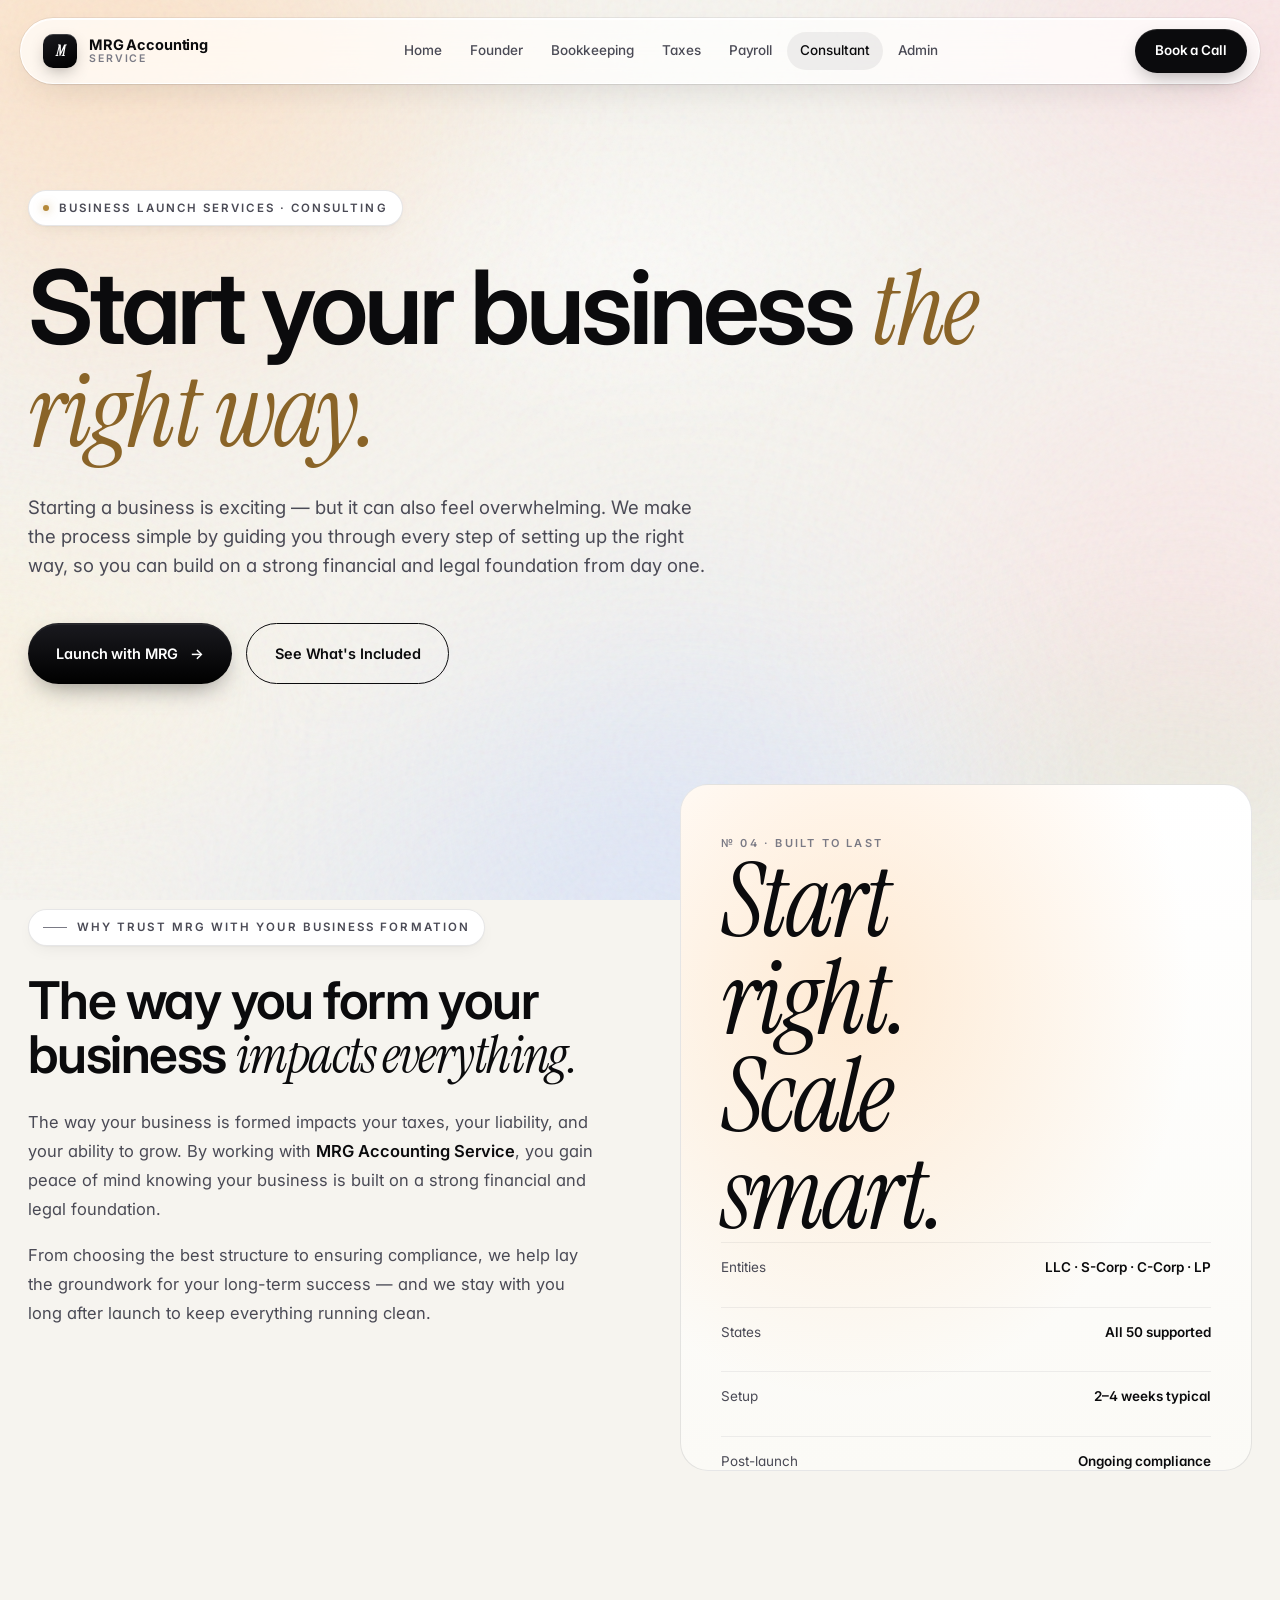
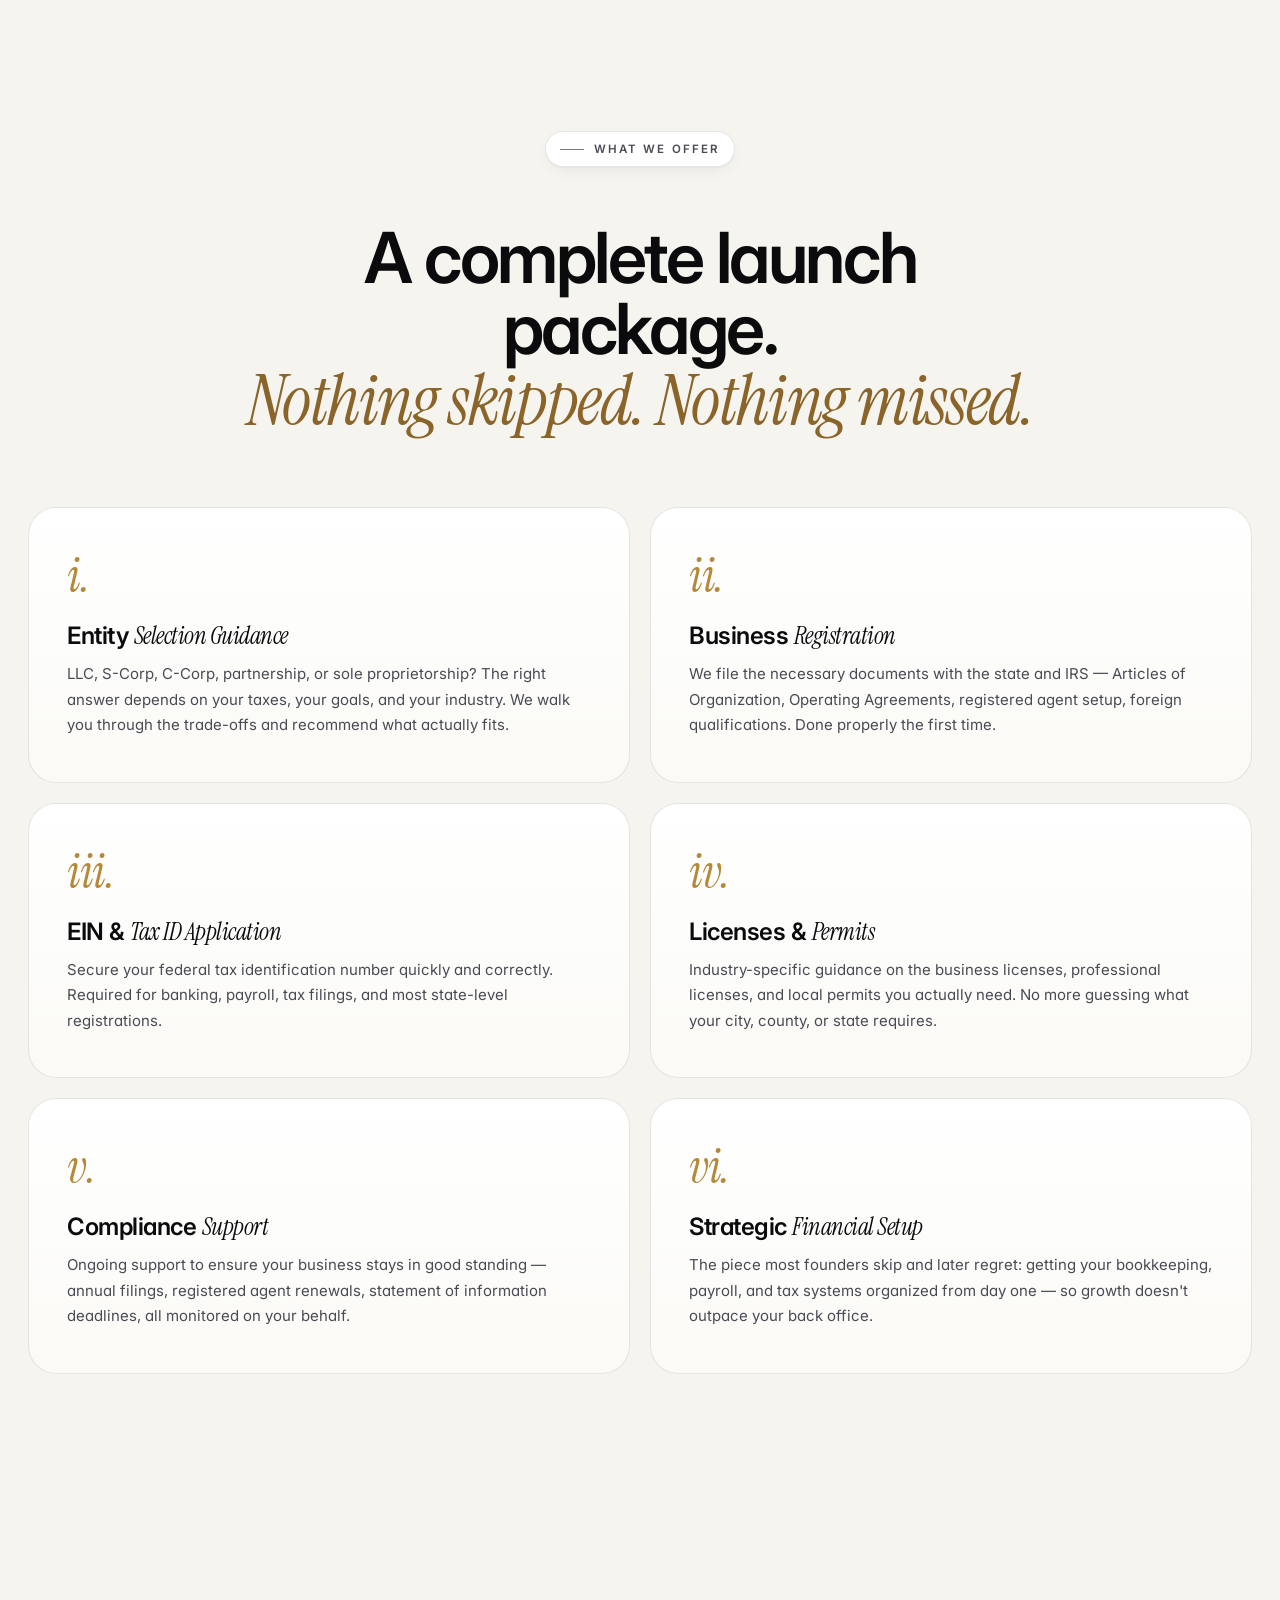
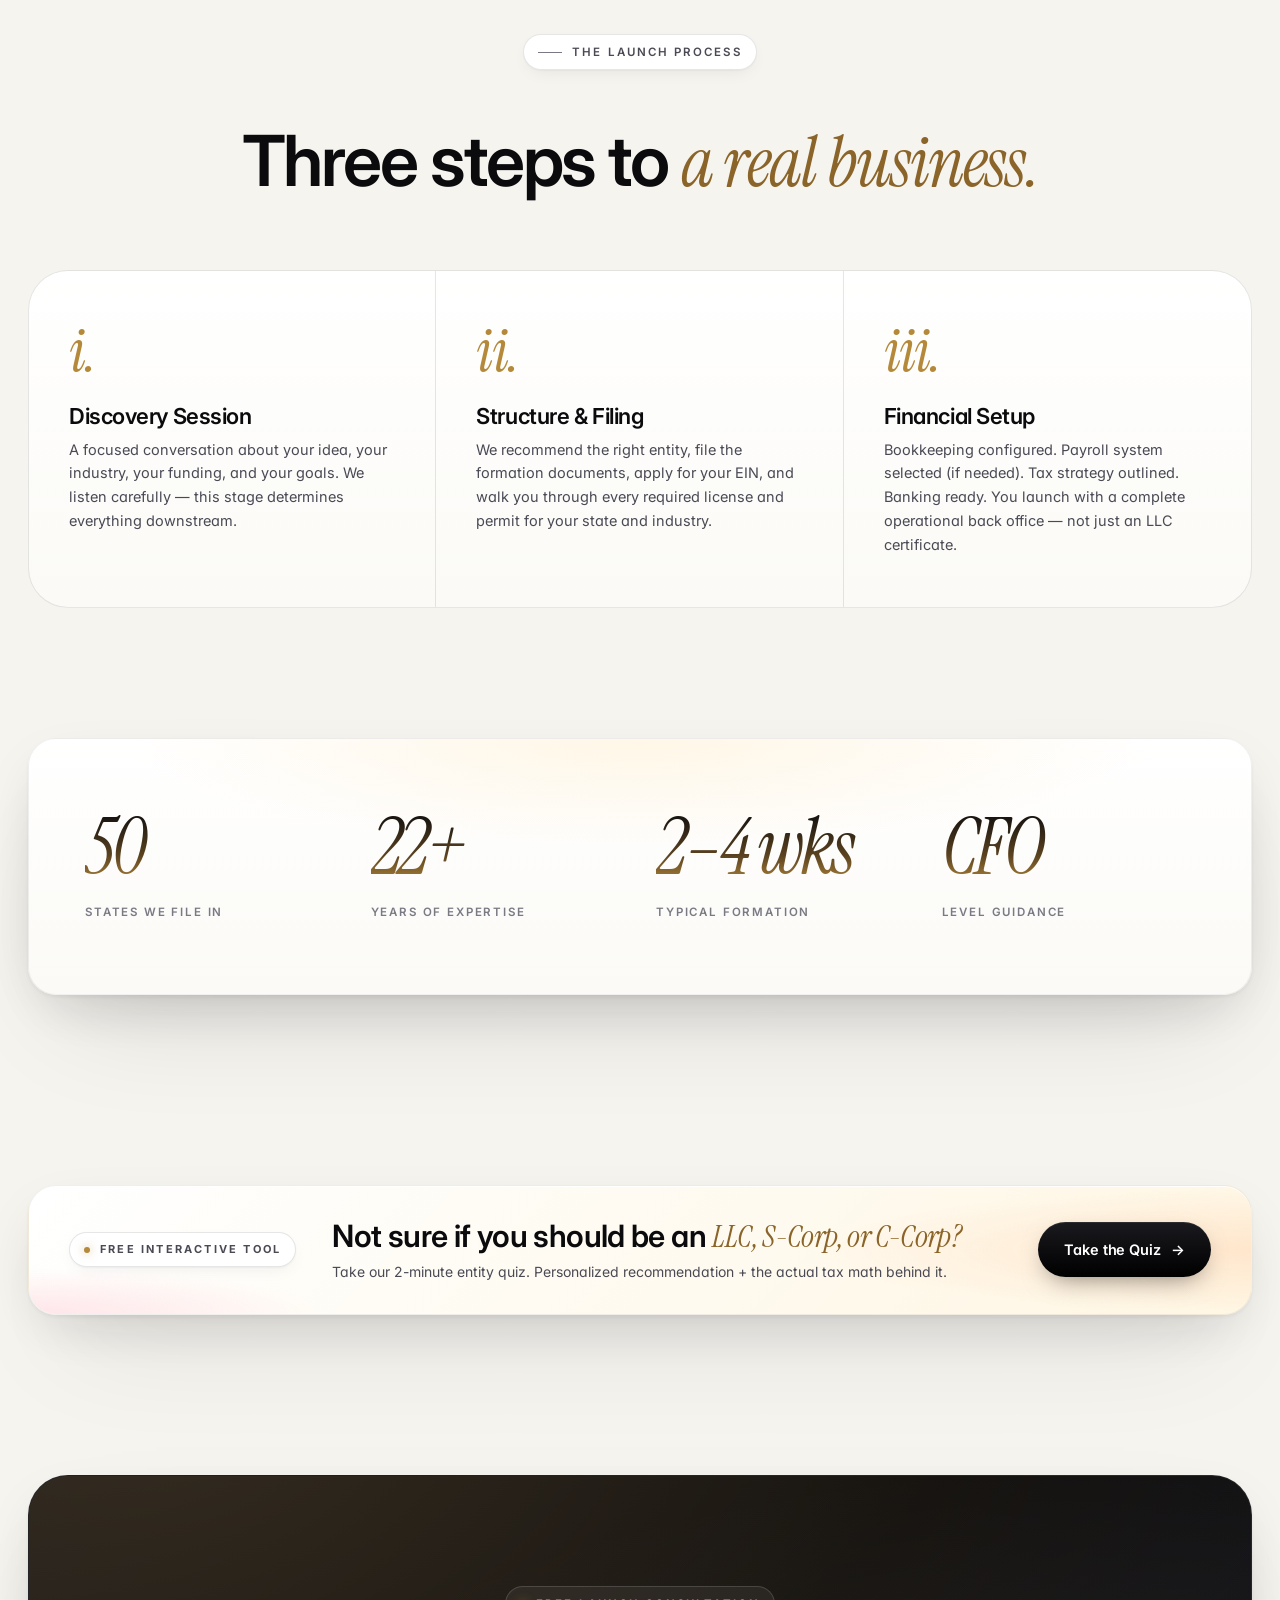
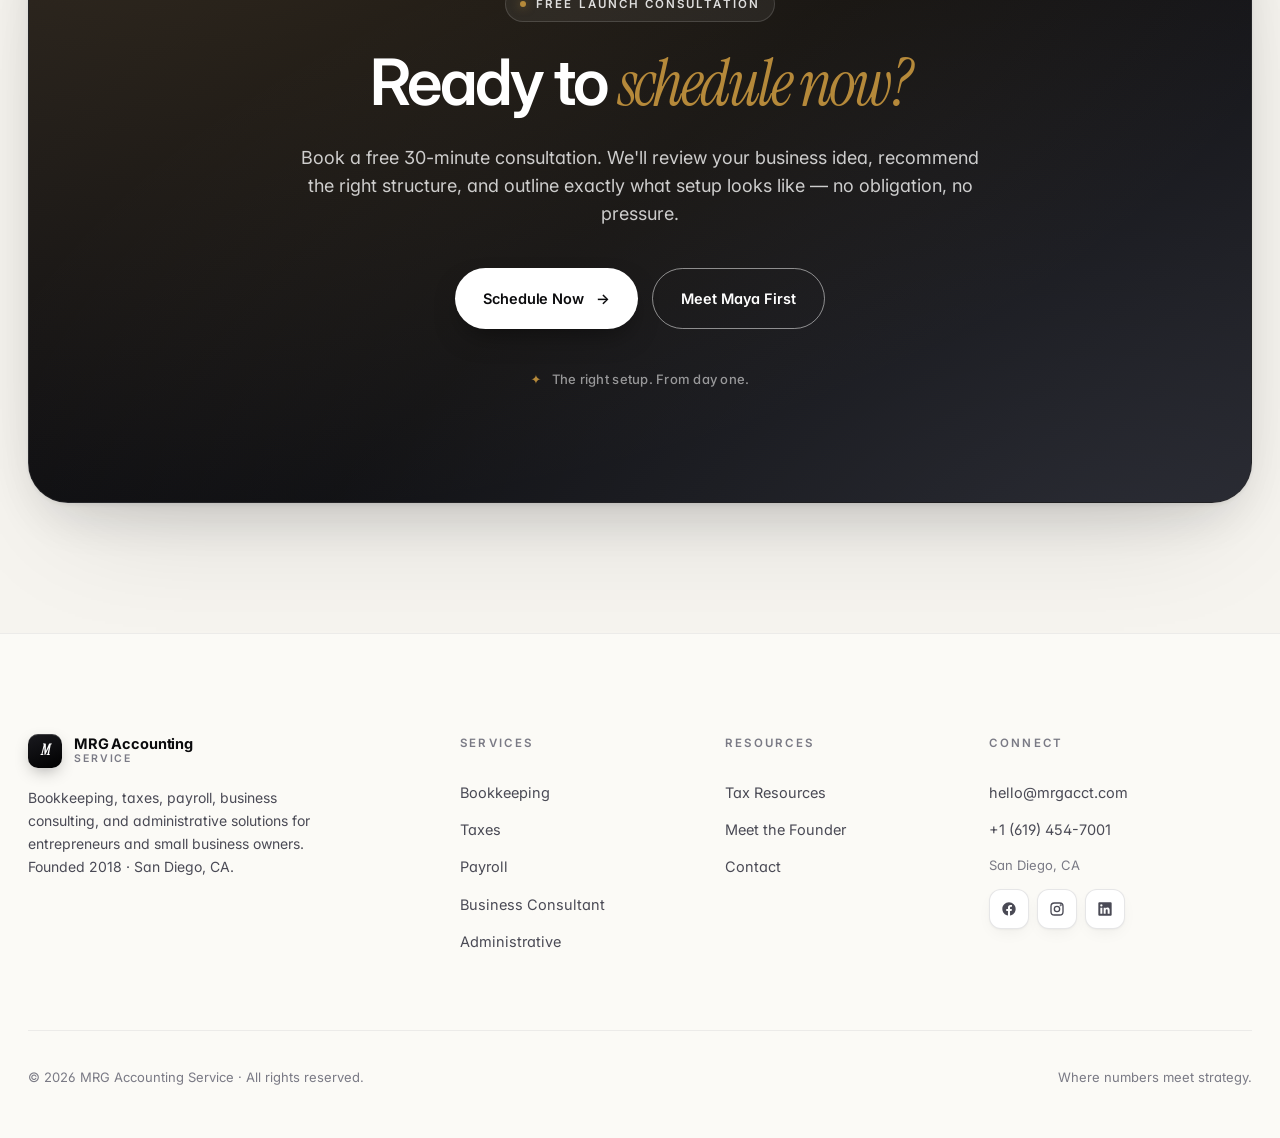
==== business-consultant.html @ a6ccb5bd "Initial commit — MRG Accounting Service website - 9 pages: home, founder, bookkeeping, taxes, resour" ====
<!DOCTYPE html>
<html lang="en">
<head>
<meta charset="UTF-8" />
<meta name="viewport" content="width=device-width, initial-scale=1.0" />
<title>Business Consultant &amp; Launch Services | MRG Accounting Service</title>
<meta name="description" content="Business launch services — entity selection, business registration, EIN/Tax ID, licenses, permits, compliance, and strategic financial setup. Built for founders who want to start the right way." />
<link rel="preconnect" href="https://fonts.googleapis.com">
<link rel="preconnect" href="https://fonts.gstatic.com" crossorigin>
<link href="https://fonts.googleapis.com/css2?family=Inter:wght@400;500;600;700;800;900&family=Instrument+Serif:ital@0;1&display=swap" rel="stylesheet">
<link rel="stylesheet" href="styles.css">
<style>
  .lead-block{display:grid;grid-template-columns:1fr 1fr;gap:80px;align-items:center}
  @media (max-width:900px){.lead-block{grid-template-columns:1fr;gap:50px}}
  .lead-block h2{font-size:clamp(34px,4.8vw,52px);font-weight:600;letter-spacing:-.03em;line-height:1.05;margin-bottom:24px}
  .lead-block h2 em{font-family:'Instrument Serif',serif;font-style:italic;font-weight:400}
  .lead-block p{color:var(--text-2);font-size:16.5px;line-height:1.75;margin-bottom:18px}
  .lead-block .firm{color:var(--ink);font-weight:600}

  .editorial-visual{aspect-ratio:5/6;border-radius:var(--radius-lg);background:linear-gradient(180deg,#ffffff,#fbfaf6);border:1px solid var(--line-strong);position:relative;overflow:hidden;padding:50px 40px;display:flex;flex-direction:column;justify-content:space-between}
  .editorial-visual::before{content:"";position:absolute;inset:0;background:radial-gradient(ellipse at 30% 30%,rgba(255,209,160,.45),transparent 60%)}
  .ev-stamp{font-size:11px;letter-spacing:.2em;text-transform:uppercase;color:var(--text-3);font-weight:600;position:relative;z-index:1}
  .ev-big{font-family:'Instrument Serif',serif;font-style:italic;font-weight:400;font-size:clamp(62px,8vw,108px);line-height:.95;letter-spacing:-.035em;color:var(--ink);position:relative;z-index:1}
  .ev-meta{position:relative;z-index:1;display:flex;flex-direction:column;gap:14px}
  .ev-row{display:flex;justify-content:space-between;padding:14px 0;border-top:1px solid var(--line);font-size:13.5px;color:var(--text-2)}
  .ev-row strong{color:var(--ink);font-weight:600}

  /* Services large editorial */
  .launch-grid{display:grid;grid-template-columns:repeat(2,1fr);gap:20px}
  @media (max-width:780px){.launch-grid{grid-template-columns:1fr}}
  .launch-card{
    padding:44px 38px;border-radius:var(--radius-lg);
    background:linear-gradient(180deg,#ffffff,#fbfaf6);
    border:1px solid var(--line-strong);transition:all .4s ease;
    position:relative;overflow:hidden;
  }
  .launch-card:hover{transform:translateY(-5px);border-color:var(--line-bright);background:linear-gradient(180deg,#ffffff,#fbf8f0)}
  .launch-num{font-family:'Instrument Serif',serif;font-style:italic;color:var(--accent);font-size:48px;line-height:1;letter-spacing:-.03em;margin-bottom:24px;display:block;font-weight:400}
  .launch-card h3{font-size:24px;margin-bottom:12px;letter-spacing:-.02em;font-weight:600}
  .launch-card h3 em{font-family:'Instrument Serif',serif;font-style:italic;font-weight:400}
  .launch-card p{color:var(--text-2);font-size:15px;line-height:1.7}

  /* Process */
  .process-line{display:grid;grid-template-columns:repeat(3,1fr);gap:0;position:relative;border-radius:var(--radius-xl);overflow:hidden;background:linear-gradient(180deg,#ffffff,#fbfaf6);border:1px solid var(--line-strong)}
  @media (max-width:900px){.process-line{grid-template-columns:1fr}}
  .process-line .pstep{padding:50px 40px;border-right:1px solid var(--line-strong);position:relative;transition:background .35s ease}
  @media (max-width:900px){.process-line .pstep{border-right:none;border-bottom:1px solid var(--line-strong)}}
  .process-line .pstep:last-child{border-right:none;border-bottom:none}
  .process-line .pstep:hover{background:rgba(255,255,255,.55)}
  .process-line .pnum{font-family:'Instrument Serif',serif;font-style:italic;font-size:60px;color:var(--accent);line-height:1;letter-spacing:-.03em;margin-bottom:24px;display:block}
  .process-line h3{font-size:22px;margin-bottom:10px;letter-spacing:-.02em;font-weight:600}
  .process-line p{font-size:14.5px;color:var(--text-2);line-height:1.65}
</style>
</head>
<body>

<div class="ambient"><div class="glow glow-1"></div><div class="glow glow-2"></div><div class="glow glow-3"></div></div>

<nav class="nav" id="nav">
  <a href="index.html" class="brand"><div class="brand-mark">M</div><div class="brand-name"><strong>MRG Accounting</strong><small>Service</small></div></a>
  <div class="nav-links">
    <a href="index.html">Home</a>
    <a href="founder.html">Founder</a>
    <a href="bookkeeping.html">Bookkeeping</a>
    <a href="taxes.html">Taxes</a>
    <a href="payroll.html">Payroll</a>
    <a href="business-consultant.html" class="active">Consultant</a>
    <a href="administrative.html">Admin</a>
  </div>
  <a href="contact.html" class="nav-cta">Book a Call</a>
  <button class="menu-btn" id="menuBtn" aria-label="Menu"><span></span></button>
</nav>

<div class="drawer" id="drawer">
  <button class="drawer-close" id="drawerClose" aria-label="Close">✕</button>
  <a href="index.html">Home</a><a href="founder.html">Meet the Founder</a><a href="bookkeeping.html">Bookkeeping</a><a href="taxes.html">Taxes</a><a href="resources-taxes.html">Resources Taxes</a><a href="payroll.html">Payroll</a><a href="business-consultant.html">Business Consultant</a><a href="administrative.html">Administrative</a><a href="contact.html">Contact Us</a>
</div>

<!-- HERO -->
<section class="page-hero">
  <div class="wrap reveal">
    <span class="eyebrow"><span class="dot"></span>Business Launch Services · Consulting</span>
    <h1>Start your business <em>the right way.</em></h1>
    <p class="lede">Starting a business is exciting — but it can also feel overwhelming. We make the process simple by guiding you through every step of setting up the right way, so you can build on a strong financial and legal foundation from day one.</p>
    <div class="cta-row">
      <a href="contact.html" class="btn btn-primary">Launch with MRG <span class="arrow">→</span></a>
      <a href="#services" class="btn btn-outline">See What's Included</a>
    </div>
  </div>
</section>

<!-- LEAD INTRO -->
<section style="padding-top:40px">
  <div class="wrap">
    <div class="lead-block reveal">
      <div>
        <span class="eyebrow"><span class="line"></span>Why trust MRG with your business formation</span>
        <h2 class="mt-md">The way you form your business <em>impacts everything.</em></h2>
        <p>The way your business is formed impacts your taxes, your liability, and your ability to grow. By working with <span class="firm">MRG Accounting Service</span>, you gain peace of mind knowing your business is built on a strong financial and legal foundation.</p>
        <p>From choosing the best structure to ensuring compliance, we help lay the groundwork for your long-term success — and we stay with you long after launch to keep everything running clean.</p>
      </div>
      <div class="editorial-visual">
        <div class="ev-stamp">№ 04 · Built to last</div>
        <div class="ev-big">Start<br/>right.<br/><em>Scale</em><br/>smart.</div>
        <div class="ev-meta">
          <div class="ev-row"><span>Entities</span><strong>LLC · S-Corp · C-Corp · LP</strong></div>
          <div class="ev-row"><span>States</span><strong>All 50 supported</strong></div>
          <div class="ev-row"><span>Setup</span><strong>2–4 weeks typical</strong></div>
          <div class="ev-row"><span>Post-launch</span><strong>Ongoing compliance</strong></div>
        </div>
      </div>
    </div>
  </div>
</section>

<!-- WHAT WE OFFER -->
<section id="services">
  <div class="wrap">
    <div class="section-head reveal">
      <span class="eyebrow"><span class="line"></span>What we offer</span>
      <h2 class="section-h mt-md">A complete launch package.<br/><em class="kicker">Nothing skipped. Nothing missed.</em></h2>
    </div>

    <div class="launch-grid reveal-stagger">
      <div class="launch-card">
        <span class="launch-num">i.</span>
        <h3>Entity <em>Selection Guidance</em></h3>
        <p>LLC, S-Corp, C-Corp, partnership, or sole proprietorship? The right answer depends on your taxes, your goals, and your industry. We walk you through the trade-offs and recommend what actually fits.</p>
      </div>
      <div class="launch-card">
        <span class="launch-num">ii.</span>
        <h3>Business <em>Registration</em></h3>
        <p>We file the necessary documents with the state and IRS — Articles of Organization, Operating Agreements, registered agent setup, foreign qualifications. Done properly the first time.</p>
      </div>
      <div class="launch-card">
        <span class="launch-num">iii.</span>
        <h3>EIN &amp; <em>Tax ID Application</em></h3>
        <p>Secure your federal tax identification number quickly and correctly. Required for banking, payroll, tax filings, and most state-level registrations.</p>
      </div>
      <div class="launch-card">
        <span class="launch-num">iv.</span>
        <h3>Licenses &amp; <em>Permits</em></h3>
        <p>Industry-specific guidance on the business licenses, professional licenses, and local permits you actually need. No more guessing what your city, county, or state requires.</p>
      </div>
      <div class="launch-card">
        <span class="launch-num">v.</span>
        <h3>Compliance <em>Support</em></h3>
        <p>Ongoing support to ensure your business stays in good standing — annual filings, registered agent renewals, statement of information deadlines, all monitored on your behalf.</p>
      </div>
      <div class="launch-card">
        <span class="launch-num">vi.</span>
        <h3>Strategic <em>Financial Setup</em></h3>
        <p>The piece most founders skip and later regret: getting your bookkeeping, payroll, and tax systems organized from day one — so growth doesn't outpace your back office.</p>
      </div>
    </div>
  </div>
</section>

<!-- PROCESS -->
<section>
  <div class="wrap">
    <div class="section-head reveal">
      <span class="eyebrow"><span class="line"></span>The launch process</span>
      <h2 class="section-h mt-md">Three steps to <em class="kicker">a real business.</em></h2>
    </div>

    <div class="process-line reveal">
      <div class="pstep">
        <span class="pnum">i.</span>
        <h3>Discovery Session</h3>
        <p>A focused conversation about your idea, your industry, your funding, and your goals. We listen carefully — this stage determines everything downstream.</p>
      </div>
      <div class="pstep">
        <span class="pnum">ii.</span>
        <h3>Structure &amp; Filing</h3>
        <p>We recommend the right entity, file the formation documents, apply for your EIN, and walk you through every required license and permit for your state and industry.</p>
      </div>
      <div class="pstep">
        <span class="pnum">iii.</span>
        <h3>Financial Setup</h3>
        <p>Bookkeeping configured. Payroll system selected (if needed). Tax strategy outlined. Banking ready. You launch with a complete operational back office — not just an LLC certificate.</p>
      </div>
    </div>
  </div>
</section>

<!-- STATS -->
<section style="padding-top:0">
  <div class="wrap reveal">
    <div class="stats-strip">
      <div class="stat"><span class="num">50</span><span class="lbl">States we file in</span></div>
      <div class="stat"><span class="num">22+</span><span class="lbl">Years of expertise</span></div>
      <div class="stat"><span class="num">2–4 wks</span><span class="lbl">Typical formation</span></div>
      <div class="stat"><span class="num">CFO</span><span class="lbl">Level guidance</span></div>
    </div>
  </div>
</section>

<!-- LEAD MAGNET STRIP -->
<section class="lead-magnet-section">
  <div class="wrap reveal">
    <a href="entity-quiz.html" class="lm-strip">
      <div class="lm-eyebrow"><span class="dot"></span>Free Interactive Tool</div>
      <div>
        <div class="lm-h">Not sure if you should be an <em>LLC, S-Corp, or C-Corp?</em></div>
        <div class="lm-sub">Take our 2-minute entity quiz. Personalized recommendation + the actual tax math behind it.</div>
      </div>
      <div class="lm-cta">Take the Quiz <span class="arrow">→</span></div>
    </a>
  </div>
</section>

<!-- BOFU -->
<section>
  <div class="wrap reveal">
    <div class="bofu">
      <div class="bofu-inner">
        <span class="eyebrow"><span class="dot"></span>Free launch consultation</span>
        <h2>Ready to <em>schedule now?</em></h2>
        <p class="lede">Book a free 30-minute consultation. We'll review your business idea, recommend the right structure, and outline exactly what setup looks like — no obligation, no pressure.</p>
        <div class="bofu-cta">
          <a href="contact.html" class="btn btn-primary">Schedule Now <span class="arrow">→</span></a>
          <a href="founder.html" class="btn btn-outline">Meet Maya First</a>
        </div>
        <div class="bofu-line"><span class="ico">✦</span>The right setup. From day one.</div>
      </div>
    </div>
  </div>
</section>

<!-- FOOTER -->
<footer>
  <div class="wrap">
    <div class="foot-grid">
      <div class="foot-brand"><div class="brand" style="font-size:17px"><div class="brand-mark">M</div><div class="brand-name"><strong>MRG Accounting</strong><small>Service</small></div></div><p>Bookkeeping, taxes, payroll, business consulting, and administrative solutions for entrepreneurs and small business owners. Founded 2018 · San Diego, CA.</p></div>
      <div class="foot-col"><h5>Services</h5><a href="bookkeeping.html">Bookkeeping</a><a href="taxes.html">Taxes</a><a href="payroll.html">Payroll</a><a href="business-consultant.html">Business Consultant</a><a href="administrative.html">Administrative</a></div>
      <div class="foot-col"><h5>Resources</h5><a href="resources-taxes.html">Tax Resources</a><a href="founder.html">Meet the Founder</a><a href="contact.html">Contact</a></div>
      <div class="foot-col"><h5>Connect</h5>
        <a href="mailto:hello@mrgacct.com" style="padding:7px 0;display:block">hello@mrgacct.com</a>
        <a href="tel:+16194547001" style="padding:7px 0;display:block">+1 (619) 454-7001</a>
        <div style="font-size:13px;color:var(--text-3);padding:7px 0">San Diego, CA</div>
        <div class="socials">
          <a href="https://www.facebook.com/mayagraves" target="_blank" aria-label="Facebook"><svg width="16" height="16" viewBox="0 0 24 24" fill="currentColor"><path d="M22 12c0-5.523-4.477-10-10-10S2 6.477 2 12c0 4.991 3.657 9.128 8.438 9.878v-6.987h-2.54V12h2.54V9.797c0-2.506 1.492-3.89 3.777-3.89 1.093 0 2.238.195 2.238.195v2.46h-1.26c-1.243 0-1.63.771-1.63 1.563V12h2.773l-.443 2.89h-2.33v6.988C18.343 21.128 22 16.991 22 12z"/></svg></a>
          <a href="https://www.instagram.com/mrgacct143" target="_blank" aria-label="Instagram"><svg width="16" height="16" viewBox="0 0 24 24" fill="none" stroke="currentColor" stroke-width="2"><rect x="3" y="3" width="18" height="18" rx="5"/><circle cx="12" cy="12" r="4"/><circle cx="17.5" cy="6.5" r=".5" fill="currentColor"/></svg></a>
          <a href="https://www.linkedin.com/mayagraves" target="_blank" aria-label="LinkedIn"><svg width="16" height="16" viewBox="0 0 24 24" fill="currentColor"><path d="M20.5 2h-17A1.5 1.5 0 0 0 2 3.5v17A1.5 1.5 0 0 0 3.5 22h17a1.5 1.5 0 0 0 1.5-1.5v-17A1.5 1.5 0 0 0 20.5 2zM8 19H5v-9h3zM6.5 8.25A1.75 1.75 0 1 1 8.3 6.5a1.78 1.78 0 0 1-1.8 1.75zM19 19h-3v-4.74c0-1.42-.6-1.93-1.38-1.93A1.74 1.74 0 0 0 13 14.19a.66.66 0 0 0 0 .14V19h-3v-9h2.9v1.3a3.11 3.11 0 0 1 2.7-1.4c1.55 0 3.36.86 3.36 3.66z"/></svg></a>
        </div>
      </div>
    </div>
    <div class="foot-bottom"><div>© 2026 MRG Accounting Service · All rights reserved.</div><div>Where numbers meet strategy.</div></div>
  </div>
</footer>

<script>
const nav=document.getElementById('nav');window.addEventListener('scroll',()=>{if(window.scrollY>20)nav.classList.add('scrolled');else nav.classList.remove('scrolled')});
const drawer=document.getElementById('drawer');document.getElementById('menuBtn').addEventListener('click',()=>drawer.classList.add('open'));document.getElementById('drawerClose').addEventListener('click',()=>drawer.classList.remove('open'));drawer.querySelectorAll('a').forEach(a=>a.addEventListener('click',()=>drawer.classList.remove('open')));
const io=new IntersectionObserver((entries)=>{entries.forEach(e=>{if(e.isIntersecting){e.target.classList.add('in');io.unobserve(e.target)}})},{threshold:0.12,rootMargin:'0px 0px -60px 0px'});
document.querySelectorAll('.reveal, .reveal-stagger').forEach(el=>io.observe(el));
</script>
</body>
</html>
---- styles.css ----
/* ============================================================
   MRG ACCOUNTING — LIGHT LUXURY DESIGN SYSTEM
   Ivory · Spotlight · 3D Cards · Editorial · High-end Webflow
   ============================================================ */
:root{
  /* Light palette */
  --bg: #f6f4ef;
  --bg-2: #efece4;
  --paper: #ffffff;
  --paper-2: #fbfaf6;
  --paper-3: #f1ede4;
  --ink: #0b0b0d;
  --ink-2: #1a1a1f;
  --text: #15151a;
  --text-2: #4a4a55;
  --text-3: #7a7a85;
  --text-4: #a7a7b2;

  /* White-on-white borders */
  --line: rgba(15,15,20,0.06);
  --line-strong: rgba(15,15,20,0.10);
  --line-bright: rgba(15,15,20,0.18);
  --hairline-white: rgba(255,255,255,0.95);

  /* Accent — refined champagne gold */
  --accent: #b5893a;
  --accent-2: #8a6428;
  --accent-soft: rgba(181, 137, 58, 0.10);

  /* Spotlight palette */
  --spot-peach: #ffd9b8;
  --spot-rose:  #ffd1d9;
  --spot-blue:  #c8d8ff;
  --spot-sage:  #d4e7d2;
  --spot-cream: #fff1d6;

  /* Dark accent surface (for BOFU / contrast blocks) */
  --black: #0b0b0d;
  --black-2: #15151a;

  --white: #ffffff;
  --cream: #f5f1ea;

  --radius: 18px;
  --radius-lg: 28px;
  --radius-xl: 40px;

  /* Layered 3D shadows for white cards */
  --shadow-soft: 0 1px 2px rgba(15,15,20,.04), 0 6px 18px -6px rgba(15,15,20,.08);
  --shadow-1: 0 1px 2px rgba(15,15,20,.05), 0 14px 36px -12px rgba(15,15,20,.12), 0 30px 70px -30px rgba(15,15,20,.10);
  --shadow-2: 0 2px 4px rgba(15,15,20,.06), 0 22px 60px -18px rgba(15,15,20,.18), 0 50px 120px -40px rgba(15,15,20,.14);
  --shadow-glow: 0 0 80px -20px rgba(181,137,58,.18);
  --inset-hi: inset 0 1px 0 rgba(255,255,255,.9);
}

*{box-sizing:border-box;margin:0;padding:0}
html{scroll-behavior:smooth}
body{
  font-family:'Inter',system-ui,-apple-system,sans-serif;
  background:var(--bg);
  color:var(--text);
  line-height:1.6;
  overflow-x:hidden;
  -webkit-font-smoothing:antialiased;
  text-rendering:optimizeLegibility;
  font-feature-settings: "ss01", "cv11";
}
img{max-width:100%;display:block}
a{color:inherit;text-decoration:none}
button{font-family:inherit;cursor:pointer;border:none;background:none;color:inherit}

/* Subtle paper grain */
body::before{
  content:"";position:fixed;inset:0;z-index:1;pointer-events:none;opacity:.06;
  background-image:url("data:image/svg+xml,%3Csvg viewBox='0 0 200 200' xmlns='http://www.w3.org/2000/svg'%3E%3Cfilter id='n'%3E%3CfeTurbulence type='fractalNoise' baseFrequency='0.85' numOctaves='2'/%3E%3C/filter%3E%3Crect width='100%25' height='100%25' filter='url(%23n)'/%3E%3C/svg%3E");
  mix-blend-mode:multiply;
}

/* ============================================================
   AMBIENT — gradient mesh + spotlights
   ============================================================ */
.ambient{position:fixed;inset:0;z-index:0;pointer-events:none;overflow:hidden}
.ambient::before{
  content:"";position:absolute;inset:-10%;
  background:
    radial-gradient(60% 50% at 12% 8%, var(--spot-peach) 0%, transparent 60%),
    radial-gradient(50% 45% at 92% 12%, var(--spot-rose) 0%, transparent 60%),
    radial-gradient(60% 55% at 50% 100%, var(--spot-blue) 0%, transparent 60%),
    radial-gradient(40% 35% at 85% 80%, var(--spot-sage) 0%, transparent 55%),
    radial-gradient(35% 30% at 8% 70%, var(--spot-cream) 0%, transparent 60%);
  opacity:.45;
  filter:blur(60px) saturate(120%);
}
.ambient::after{
  /* Soft moving spotlight */
  content:"";position:absolute;inset:0;
  background:radial-gradient(35% 28% at var(--sx,50%) var(--sy,30%), rgba(255,255,255,.9), transparent 70%);
  mix-blend-mode:screen;opacity:.55;
  transition:background .6s ease;
}
.glow{position:absolute;border-radius:50%;filter:blur(120px);opacity:.35;animation:driftSlow 24s ease-in-out infinite}
.glow-1{width:520px;height:520px;top:-160px;left:-120px;background:var(--spot-peach)}
.glow-2{width:480px;height:480px;top:40%;right:-160px;background:var(--spot-rose);animation-delay:-8s;opacity:.30}
.glow-3{width:420px;height:420px;bottom:-120px;left:38%;background:var(--spot-blue);animation-delay:-16s;opacity:.28}
@keyframes driftSlow{
  0%,100%{transform:translate(0,0) scale(1)}
  50%{transform:translate(36px,-28px) scale(1.08)}
}

.wrap{max-width:1280px;margin:0 auto;padding:0 28px;position:relative;z-index:2}
.wrap-narrow{max-width:900px;margin:0 auto;padding:0 28px;position:relative;z-index:2}

/* ============================================================
   NAVIGATION — glass floating bar (light)
   ============================================================ */
.nav{
  position:fixed;top:18px;left:50%;transform:translateX(-50%);
  z-index:50;width:calc(100% - 32px);max-width:1240px;
  background:rgba(255,255,255,.72);
  backdrop-filter:blur(28px) saturate(160%);
  -webkit-backdrop-filter:blur(28px) saturate(160%);
  border:1px solid var(--hairline-white);
  outline:1px solid var(--line);
  border-radius:999px;
  padding:10px 12px 10px 22px;
  display:flex;align-items:center;justify-content:space-between;gap:16px;
  box-shadow:var(--shadow-1), var(--inset-hi);
  transition:all .35s ease;
}
.nav.scrolled{background:rgba(255,255,255,.92);box-shadow:var(--shadow-2), var(--inset-hi)}
.brand{display:flex;align-items:center;gap:12px;font-weight:700;letter-spacing:-.015em;font-size:15.5px;color:var(--ink)}
.brand-mark{
  width:34px;height:34px;border-radius:10px;
  background:linear-gradient(160deg, #1a1a1f 0%, #000 100%);
  display:flex;align-items:center;justify-content:center;
  font-weight:900;font-size:14px;color:#fff;
  font-family:'Instrument Serif',serif;font-style:italic;
  letter-spacing:-.04em;
  box-shadow:0 6px 18px -6px rgba(0,0,0,.45), inset 0 1px 0 rgba(255,255,255,.18);
}
.brand-name{display:flex;flex-direction:column;line-height:1.1}
.brand-name strong{font-weight:700;font-size:14.5px;letter-spacing:-.01em;color:var(--ink)}
.brand-name small{font-size:10.5px;color:var(--text-3);letter-spacing:.18em;text-transform:uppercase;font-weight:600;margin-top:1px}
.nav-links{display:flex;gap:2px;align-items:center}
.nav-links a{
  font-size:13.5px;color:var(--text-2);font-weight:500;
  padding:8px 13px;border-radius:999px;transition:all .2s ease;
  position:relative;letter-spacing:-.005em;
}
.nav-links a:hover{color:var(--ink);background:rgba(15,15,20,.05)}
.nav-links a.active{color:var(--ink);background:rgba(15,15,20,.06)}
.nav-cta{
  background:var(--ink);color:#fff;font-weight:600;
  padding:11px 20px;border-radius:999px;font-size:13.5px;
  transition:all .25s ease;letter-spacing:-.005em;
  box-shadow:0 8px 20px -6px rgba(0,0,0,.35), inset 0 1px 0 rgba(255,255,255,.12);
}
.nav-cta:hover{transform:translateY(-2px);box-shadow:0 14px 30px -6px rgba(0,0,0,.45), inset 0 1px 0 rgba(255,255,255,.14)}
.menu-btn{display:none;width:40px;height:40px;border-radius:50%;background:#fff;align-items:center;justify-content:center;border:1px solid var(--line-strong);box-shadow:var(--shadow-soft)}
.menu-btn span{display:block;width:16px;height:1.5px;background:var(--ink);position:relative}
.menu-btn span::before,.menu-btn span::after{content:"";position:absolute;left:0;width:16px;height:1.5px;background:var(--ink)}
.menu-btn span::before{top:-5px}.menu-btn span::after{top:5px}
@media (max-width:1100px){.nav-links{display:none}.menu-btn{display:flex}}

/* Drawer */
.drawer{
  position:fixed;inset:0;z-index:60;
  background:rgba(255,255,255,.97);backdrop-filter:blur(30px);
  display:none;flex-direction:column;padding:90px 36px 40px;gap:4px;
}
.drawer.open{display:flex}
.drawer a{
  font-family:'Instrument Serif',serif;font-style:italic;
  font-size:32px;font-weight:400;letter-spacing:-.015em;color:var(--ink);
  padding:14px 0;border-bottom:1px solid var(--line);
  transition:padding-left .2s ease, color .2s ease;
}
.drawer a:hover{padding-left:8px;color:var(--accent)}
.drawer-close{position:absolute;top:24px;right:24px;width:44px;height:44px;border-radius:50%;background:#fff;border:1px solid var(--line-strong);display:flex;align-items:center;justify-content:center;font-size:22px;color:var(--ink);box-shadow:var(--shadow-soft)}

/* ============================================================
   TYPOGRAPHY — Editorial luxury (dark on light)
   ============================================================ */
h1,h2,h3,h4{font-weight:700;letter-spacing:-.025em;line-height:1.04;color:var(--ink)}
.serif{font-family:'Instrument Serif',serif;font-style:italic;font-weight:400;letter-spacing:-.015em}

.eyebrow{
  display:inline-flex;align-items:center;gap:10px;
  font-size:11.5px;font-weight:600;letter-spacing:.18em;text-transform:uppercase;
  padding:8px 14px;border-radius:999px;
  background:#fff;
  border:1px solid var(--line-strong);
  color:var(--text-2);
  box-shadow:var(--shadow-soft), var(--inset-hi);
}
.eyebrow .dot{width:6px;height:6px;border-radius:50%;background:var(--accent);box-shadow:0 0 10px rgba(181,137,58,.6)}
.eyebrow .line{display:inline-block;width:24px;height:1px;background:var(--text-3)}

h1.display{
  font-size:clamp(48px,8vw,120px);font-weight:600;line-height:.95;letter-spacing:-.045em;color:var(--ink);
}
h1.display em{font-family:'Instrument Serif',serif;font-style:italic;font-weight:400;letter-spacing:-.025em;color:var(--accent-2)}
h2.section-h{
  font-size:clamp(36px,5.5vw,72px);font-weight:600;line-height:1;letter-spacing:-.035em;color:var(--ink);
}
h2.section-h em{font-family:'Instrument Serif',serif;font-style:italic;font-weight:400;letter-spacing:-.02em;color:var(--accent-2)}
h3.card-h{font-size:22px;font-weight:600;letter-spacing:-.02em;line-height:1.15;color:var(--ink)}
.lede{font-size:clamp(17px,1.45vw,20px);color:var(--text-2);line-height:1.55;max-width:680px;font-weight:400}

.kicker{font-family:'Instrument Serif',serif;font-style:italic;color:var(--accent);font-weight:400;letter-spacing:-.015em}

/* ============================================================
   BUTTONS — 3D-soft
   ============================================================ */
.btn{
  display:inline-flex;align-items:center;gap:12px;
  padding:18px 28px;border-radius:999px;
  font-size:14.5px;font-weight:600;letter-spacing:-.005em;
  transition:all .35s cubic-bezier(.2,.8,.2,1);
  position:relative;overflow:hidden;
}
.btn-primary{
  background:linear-gradient(180deg,#1a1a1f,#000);color:#fff;
  box-shadow:0 10px 26px -10px rgba(0,0,0,.5), 0 2px 0 rgba(255,255,255,.06) inset;
}
.btn-primary:hover{transform:translateY(-3px);box-shadow:0 22px 48px -10px rgba(0,0,0,.55), 0 2px 0 rgba(255,255,255,.08) inset}
.btn-ghost{
  background:#fff;color:var(--ink);
  border:1px solid var(--line-strong);
  box-shadow:var(--shadow-soft), var(--inset-hi);
}
.btn-ghost:hover{transform:translateY(-2px);box-shadow:var(--shadow-1), var(--inset-hi);border-color:var(--line-bright)}
.btn-outline{
  background:transparent;color:var(--ink);
  border:1px solid var(--ink);
}
.btn-outline:hover{background:var(--ink);color:#fff;transform:translateY(-2px);box-shadow:0 14px 30px -10px rgba(0,0,0,.4)}
.btn .arrow{transition:transform .25s ease;display:inline-flex}
.btn:hover .arrow{transform:translateX(5px)}

/* Text link with underline */
.tlink{
  display:inline-flex;align-items:center;gap:8px;
  font-weight:600;font-size:14px;color:var(--ink);
  border-bottom:1px solid var(--line-bright);padding-bottom:6px;
  transition:all .25s ease;
}
.tlink:hover{border-color:var(--ink);color:var(--ink)}
.tlink:hover .arrow{transform:translateX(4px)}

/* ============================================================
   LAYOUT
   ============================================================ */
section{padding:130px 0;position:relative}
@media (max-width:780px){section{padding:90px 0}}

.section-head{max-width:820px;margin:0 auto 72px;text-align:center}
.section-head .eyebrow{margin-bottom:28px}
.section-head .lede{margin:28px auto 0}

.split{display:grid;grid-template-columns:1fr 1fr;gap:80px;align-items:center}
@media (max-width:900px){.split{grid-template-columns:1fr;gap:50px}}
.split-asym{display:grid;grid-template-columns:.42fr .58fr;gap:80px;align-items:center}
@media (max-width:900px){.split-asym{grid-template-columns:1fr;gap:50px}}

/* ============================================================
   PAGE HEROES
   ============================================================ */
.page-hero{padding:190px 0 60px;position:relative}
.page-hero .eyebrow{margin-bottom:32px}
.page-hero h1{font-size:clamp(48px,8vw,108px);font-weight:600;letter-spacing:-.04em;line-height:.96;max-width:1100px;color:var(--ink)}
.page-hero h1 em{font-family:'Instrument Serif',serif;font-style:italic;font-weight:400;letter-spacing:-.025em;color:var(--accent-2)}
.page-hero .lede{margin:32px 0 0;max-width:680px}
.page-hero .cta-row{margin-top:44px;display:flex;gap:14px;flex-wrap:wrap}
.page-hero.centered{text-align:center}
.page-hero.centered h1,.page-hero.centered .lede{margin-left:auto;margin-right:auto}
.page-hero.centered .cta-row{justify-content:center}

.divider{
  height:1px;background:linear-gradient(90deg,transparent,var(--line-bright) 50%,transparent);
  margin:0 auto;max-width:1180px;
}

/* ============================================================
   GLASS / CARD SYSTEM — white 3D cards
   ============================================================ */
.glass{
  background:rgba(255,255,255,.7);
  border:1px solid var(--hairline-white);
  outline:1px solid var(--line);
  border-radius:var(--radius);
  backdrop-filter:blur(14px);
  box-shadow:var(--shadow-1), var(--inset-hi);
}
.card-grid{display:grid;grid-template-columns:repeat(3,1fr);gap:18px}
@media (max-width:900px){.card-grid{grid-template-columns:repeat(2,1fr)}}
@media (max-width:600px){.card-grid{grid-template-columns:1fr}}

.card{
  padding:36px 30px;border-radius:var(--radius);
  background:linear-gradient(180deg,#ffffff,#fbfaf6);
  border:1px solid var(--line);
  transition:all .4s cubic-bezier(.2,.8,.2,1);
  position:relative;overflow:hidden;
  box-shadow:var(--shadow-1), var(--inset-hi);
}
.card:hover{transform:translateY(-6px) rotate(-.2deg);border-color:var(--line-strong);box-shadow:var(--shadow-2), var(--inset-hi)}
.card-num{
  font-family:'Instrument Serif',serif;font-style:italic;
  font-size:13px;color:var(--accent);font-weight:400;letter-spacing:0;
  margin-bottom:18px;display:block;
}
.card h3{font-size:21px;margin-bottom:10px;letter-spacing:-.02em;font-weight:600;color:var(--ink)}
.card p{color:var(--text-2);font-size:14.5px;line-height:1.65}
.card-ico{
  width:46px;height:46px;border-radius:12px;
  background:linear-gradient(180deg,#fff,#f1ede4);
  border:1px solid var(--line-strong);
  display:flex;align-items:center;justify-content:center;
  margin-bottom:22px;
  box-shadow:var(--shadow-soft), var(--inset-hi);
}
.card-ico svg{width:22px;height:22px;color:var(--ink)}

/* Editorial number cards */
.editorial-grid{display:grid;grid-template-columns:repeat(2,1fr);gap:24px}
@media (max-width:780px){.editorial-grid{grid-template-columns:1fr}}
.edit-card{
  padding:48px;border-radius:var(--radius-lg);
  background:linear-gradient(180deg,#ffffff,#fbfaf6);
  border:1px solid var(--line);
  transition:all .4s ease;
  position:relative;overflow:hidden;
  box-shadow:var(--shadow-1), var(--inset-hi);
}
.edit-card:hover{transform:translateY(-5px);border-color:var(--line-strong);box-shadow:var(--shadow-2), var(--inset-hi)}
.edit-card .num{
  font-family:'Instrument Serif',serif;font-style:italic;font-weight:400;
  font-size:90px;line-height:1;color:var(--accent);letter-spacing:-.04em;
  margin-bottom:24px;display:block;
}
.edit-card h3{font-size:26px;margin-bottom:14px;letter-spacing:-.02em;font-weight:600;line-height:1.15;color:var(--ink)}
.edit-card p{color:var(--text-2);font-size:15px;line-height:1.7}

/* Service feature list */
.svc-list{list-style:none;margin-top:8px}
.svc-list li{
  display:flex;align-items:flex-start;gap:14px;
  padding:18px 0;border-top:1px solid var(--line);
}
.svc-list li:first-child{border-top:none}
.svc-list strong{font-size:16px;font-weight:600;display:block;margin-bottom:4px;letter-spacing:-.01em;color:var(--ink)}
.svc-list span{color:var(--text-2);font-size:14.5px;line-height:1.6;font-weight:400}
.svc-list li::before{
  content:"";flex-shrink:0;width:8px;height:8px;border-radius:50%;
  background:var(--accent);margin-top:8px;box-shadow:0 0 0 4px rgba(181,137,58,.12);
}

/* ============================================================
   STATS STRIP — luxe white card with 3D
   ============================================================ */
.stats-strip{
  padding:70px 56px;border-radius:var(--radius-lg);
  background:linear-gradient(180deg,#ffffff 0%,#fbfaf6 100%);
  border:1px solid var(--line);
  display:grid;grid-template-columns:repeat(4,1fr);gap:32px;
  position:relative;overflow:hidden;
  box-shadow:var(--shadow-2), var(--inset-hi);
}
.stats-strip::before{
  content:"";position:absolute;inset:0;
  background:radial-gradient(60% 60% at 50% 0%, var(--spot-cream), transparent 70%);
  opacity:.6;pointer-events:none;
}
@media (max-width:780px){.stats-strip{grid-template-columns:repeat(2,1fr);padding:48px 32px}}
.stat{position:relative;z-index:1}
.stat .num{
  font-family:'Instrument Serif',serif;font-style:italic;font-weight:400;
  font-size:clamp(48px,6vw,80px);line-height:1;letter-spacing:-.04em;
  background:linear-gradient(180deg,var(--ink) 0%,#5a4220 60%, var(--accent) 100%);
  -webkit-background-clip:text;background-clip:text;color:transparent;
  display:block;margin-bottom:12px;
}
.stat .lbl{font-size:11.5px;color:var(--text-3);font-weight:600;line-height:1.45;letter-spacing:.16em;text-transform:uppercase}

/* ============================================================
   PROCESS / TIMELINE
   ============================================================ */
.process-grid{display:grid;grid-template-columns:repeat(3,1fr);gap:20px;position:relative}
@media (max-width:900px){.process-grid{grid-template-columns:1fr}}
.process-step{
  padding:40px 32px;border-radius:var(--radius);
  background:linear-gradient(180deg,#fff,#fbfaf6);
  border:1px solid var(--line);
  transition:all .3s ease;
  box-shadow:var(--shadow-1), var(--inset-hi);
}
.process-step:hover{transform:translateY(-6px);border-color:var(--line-strong);box-shadow:var(--shadow-2), var(--inset-hi)}
.process-num{
  font-family:'Instrument Serif',serif;font-style:italic;font-weight:400;
  font-size:48px;color:var(--accent);line-height:1;letter-spacing:-.03em;
  margin-bottom:18px;display:block;
}
.process-step h3{font-size:20px;margin-bottom:10px;letter-spacing:-.015em;color:var(--ink)}
.process-step p{font-size:14.5px;color:var(--text-2);line-height:1.65}

/* ============================================================
   PRICING / TIERS
   ============================================================ */
.tier-grid{display:grid;grid-template-columns:repeat(3,1fr);gap:18px;align-items:stretch}
@media (max-width:900px){.tier-grid{grid-template-columns:1fr}}
.tier{padding:42px 34px;border-radius:var(--radius-lg);background:linear-gradient(180deg,#fff,#fbfaf6);border:1px solid var(--line);display:flex;flex-direction:column;transition:all .3s ease;position:relative;box-shadow:var(--shadow-1), var(--inset-hi)}
.tier:hover{transform:translateY(-5px);border-color:var(--line-strong);box-shadow:var(--shadow-2), var(--inset-hi)}
.tier.featured{background:linear-gradient(180deg,#fff,#fff6e3);border-color:var(--accent);box-shadow:var(--shadow-2), var(--inset-hi), 0 0 0 1px rgba(181,137,58,.15)}
.tier.featured::before{content:"Most chosen";position:absolute;top:-12px;left:50%;transform:translateX(-50%);background:var(--ink);color:#fff;font-size:10.5px;font-weight:700;padding:6px 14px;border-radius:999px;letter-spacing:.12em;text-transform:uppercase}
.tier-name{font-size:11.5px;text-transform:uppercase;letter-spacing:.18em;color:var(--text-3);font-weight:600;margin-bottom:14px}
.tier-price{font-family:'Instrument Serif',serif;font-style:italic;font-weight:400;font-size:64px;letter-spacing:-.03em;line-height:1;margin-bottom:8px;color:var(--ink)}
.tier-price small{font-family:'Inter';font-style:normal;font-size:13px;color:var(--text-3);font-weight:500;letter-spacing:0}
.tier-desc{color:var(--text-2);font-size:14px;margin-bottom:28px;padding-bottom:28px;border-bottom:1px solid var(--line)}
.tier ul{list-style:none;flex:1;margin-bottom:28px}
.tier ul li{display:flex;align-items:flex-start;gap:10px;padding:9px 0;font-size:14px;color:var(--text-2)}
.tier ul li::before{content:"";width:14px;height:1px;background:var(--accent);margin-top:11px;flex-shrink:0}

/* ============================================================
   IVORY (INVERTED) SECTION
   ============================================================ */
.ivory-section{
  background:var(--paper-2);color:var(--ink);
  position:relative;overflow:hidden;
}
.ivory-section h2{color:var(--ink)}
.ivory-section .lede,.ivory-section p{color:var(--text-2)}
.ivory-section .eyebrow{background:#fff;border-color:var(--line-strong);color:var(--text-2)}
.ivory-section .eyebrow .dot{background:var(--accent);box-shadow:0 0 10px rgba(181,137,58,.5)}
.ivory-section .kicker{color:var(--accent-2)}

/* Dark section variant for contrast */
.dark-section{
  background:linear-gradient(180deg,#0b0b0d 0%,#15151a 100%);
  color:#fff;position:relative;overflow:hidden;
}
.dark-section h2,.dark-section h3,.dark-section .display{color:#fff}
.dark-section .lede,.dark-section p{color:rgba(255,255,255,.72)}
.dark-section .eyebrow{background:rgba(255,255,255,.06);border-color:rgba(255,255,255,.14);color:rgba(255,255,255,.85)}

/* ============================================================
   BOFU — dark contrast block with spotlight
   ============================================================ */
.bofu{
  padding:110px 70px;border-radius:var(--radius-xl);
  background:linear-gradient(135deg,#15151a 0%,#0b0b0d 50%,#1a1a1f 100%);
  border:1px solid rgba(255,255,255,.08);
  text-align:center;position:relative;overflow:hidden;
  box-shadow:var(--shadow-2);
}
.bofu::before{
  content:"";position:absolute;inset:-50%;
  background:
    radial-gradient(ellipse at 30% 20%,rgba(181,137,58,.20) 0%,transparent 50%),
    radial-gradient(ellipse at 70% 80%,rgba(200,216,255,.10) 0%,transparent 50%);
  animation:pulseSlow 8s ease-in-out infinite;
}
@keyframes pulseSlow{0%,100%{transform:scale(1);opacity:.7}50%{transform:scale(1.12);opacity:1}}
.bofu-inner{position:relative;z-index:1;max-width:780px;margin:0 auto}
.bofu h2{margin:28px 0;font-size:clamp(38px,5vw,70px);font-weight:600;letter-spacing:-.04em;line-height:1;color:#fff}
.bofu h2 em{font-family:'Instrument Serif',serif;font-style:italic;font-weight:400;color:var(--accent)}
.bofu .lede{margin:0 auto 40px;font-size:18px;color:rgba(255,255,255,.78)}
.bofu .eyebrow{background:rgba(255,255,255,.06);border-color:rgba(255,255,255,.14);color:rgba(255,255,255,.85);box-shadow:none}
.bofu .eyebrow .dot{background:var(--accent)}
.bofu .btn-primary{background:#fff;color:var(--ink);box-shadow:0 12px 28px -10px rgba(0,0,0,.5)}
.bofu .btn-primary:hover{box-shadow:0 20px 44px -10px rgba(0,0,0,.6)}
.bofu .btn-outline{border-color:rgba(255,255,255,.5);color:#fff}
.bofu .btn-outline:hover{background:#fff;color:var(--ink)}
.bofu-cta{display:flex;gap:14px;justify-content:center;flex-wrap:wrap}
.bofu-line{
  margin-top:40px;display:inline-flex;align-items:center;gap:10px;
  font-size:13px;color:rgba(255,255,255,.55);font-weight:500;letter-spacing:.02em;
}
.bofu-line .ico{color:var(--accent)}
@media (max-width:780px){.bofu{padding:60px 28px}}

/* ============================================================
   FAQ — light white cards
   ============================================================ */
.faq{max-width:860px;margin:0 auto}
.faq-item{
  border:1px solid var(--line);border-radius:20px;
  background:linear-gradient(180deg,#fff,#fbfaf6);
  margin-bottom:14px;overflow:hidden;transition:all .3s ease;
  box-shadow:var(--shadow-soft), var(--inset-hi);
}
.faq-item:hover{border-color:var(--line-strong);box-shadow:var(--shadow-1), var(--inset-hi)}
.faq-item.open{border-color:var(--line-strong);box-shadow:var(--shadow-1), var(--inset-hi)}
.faq-q{
  width:100%;padding:24px 28px;display:flex;justify-content:space-between;align-items:center;
  font-size:16.5px;font-weight:500;text-align:left;letter-spacing:-.01em;color:var(--ink);
}
.faq-q .ico{
  width:34px;height:34px;border-radius:50%;
  background:#fff;border:1px solid var(--line-strong);
  display:flex;align-items:center;justify-content:center;
  transition:transform .35s ease, background .25s ease, color .25s ease;flex-shrink:0;margin-left:18px;font-weight:300;font-size:20px;color:var(--text-2);
  box-shadow:var(--shadow-soft);
}
.faq-item.open .faq-q .ico{transform:rotate(45deg);background:var(--ink);color:#fff;border-color:transparent}
.faq-a{padding:0 28px;max-height:0;overflow:hidden;transition:max-height .35s ease, padding .35s ease;color:var(--text-2);font-size:15px;line-height:1.7}
.faq-item.open .faq-a{padding:0 28px 24px;max-height:600px}

/* ============================================================
   FOOTER
   ============================================================ */
footer{padding:100px 0 50px;border-top:1px solid var(--line);position:relative;z-index:2;background:var(--paper-2)}
.foot-grid{display:grid;grid-template-columns:1.6fr .9fr .9fr 1.1fr;gap:50px;margin-bottom:70px}
@media (max-width:780px){.foot-grid{grid-template-columns:1fr 1fr;gap:36px}}
.foot-brand p{color:var(--text-2);font-size:14px;line-height:1.65;margin-top:18px;max-width:320px}
.foot-col h5{font-size:11.5px;font-weight:600;letter-spacing:.2em;text-transform:uppercase;color:var(--text-3);margin-bottom:22px}
.foot-col a{display:block;padding:7px 0;font-size:14.5px;color:var(--text-2);transition:color .2s ease, padding-left .2s ease}
.foot-col a:hover{color:var(--ink);padding-left:6px}
.foot-bottom{padding-top:36px;border-top:1px solid var(--line);display:flex;justify-content:space-between;align-items:center;flex-wrap:wrap;gap:20px;color:var(--text-3);font-size:13px}
.socials{display:flex;gap:8px;margin-top:6px}
.socials a{width:40px;height:40px;border-radius:12px;background:#fff;border:1px solid var(--line-strong);display:flex;align-items:center;justify-content:center;transition:all .25s ease;color:var(--text-2);box-shadow:var(--shadow-soft)}
.socials a:hover{background:var(--ink);color:#fff;transform:translateY(-2px);border-color:transparent}

/* ============================================================
   ANIMATION — REVEAL (directional + count-up)
   ============================================================ */
.reveal{opacity:0;transform:translateY(36px);transition:opacity .9s cubic-bezier(.2,.8,.2,1),transform .9s cubic-bezier(.2,.8,.2,1)}
.reveal.in{opacity:1;transform:translateY(0)}

.reveal-left{opacity:0;transform:translateX(-60px);transition:opacity 1s cubic-bezier(.2,.8,.2,1),transform 1s cubic-bezier(.2,.8,.2,1)}
.reveal-left.in{opacity:1;transform:translateX(0)}

.reveal-right{opacity:0;transform:translateX(60px);transition:opacity 1s cubic-bezier(.2,.8,.2,1),transform 1s cubic-bezier(.2,.8,.2,1)}
.reveal-right.in{opacity:1;transform:translateX(0)}

.reveal-up{opacity:0;transform:translateY(60px);transition:opacity 1s cubic-bezier(.2,.8,.2,1),transform 1s cubic-bezier(.2,.8,.2,1)}
.reveal-up.in{opacity:1;transform:translateY(0)}

.reveal-zoom{opacity:0;transform:scale(.92);transition:opacity .9s cubic-bezier(.2,.8,.2,1),transform .9s cubic-bezier(.2,.8,.2,1)}
.reveal-zoom.in{opacity:1;transform:scale(1)}

.reveal-stagger > *{opacity:0;transform:translateY(30px);transition:opacity .8s cubic-bezier(.2,.8,.2,1),transform .8s cubic-bezier(.2,.8,.2,1)}
.reveal-stagger.in > *{opacity:1;transform:translateY(0)}
.reveal-stagger.in > *:nth-child(1){transition-delay:.04s}
.reveal-stagger.in > *:nth-child(2){transition-delay:.12s}
.reveal-stagger.in > *:nth-child(3){transition-delay:.20s}
.reveal-stagger.in > *:nth-child(4){transition-delay:.28s}
.reveal-stagger.in > *:nth-child(5){transition-delay:.36s}
.reveal-stagger.in > *:nth-child(6){transition-delay:.44s}
.reveal-stagger.in > *:nth-child(7){transition-delay:.52s}
.reveal-stagger.in > *:nth-child(8){transition-delay:.60s}

/* Word-reveal effect */
.word-reveal .w{display:inline-block;opacity:0;transform:translateY(40%);transition:opacity .8s ease, transform .8s ease}
.word-reveal.in .w{opacity:1;transform:translateY(0)}
.word-reveal.in .w:nth-child(1){transition-delay:.05s}
.word-reveal.in .w:nth-child(2){transition-delay:.12s}
.word-reveal.in .w:nth-child(3){transition-delay:.19s}
.word-reveal.in .w:nth-child(4){transition-delay:.26s}
.word-reveal.in .w:nth-child(5){transition-delay:.33s}
.word-reveal.in .w:nth-child(6){transition-delay:.40s}
.word-reveal.in .w:nth-child(7){transition-delay:.47s}
.word-reveal.in .w:nth-child(8){transition-delay:.54s}
.word-reveal.in .w:nth-child(9){transition-delay:.61s}
.word-reveal.in .w:nth-child(10){transition-delay:.68s}

/* Count-up — placeholder before animation triggers */
.count-up{opacity:0;transition:opacity .3s ease}
.count-up.in{opacity:1}

/* ============================================================
   LEAD-MAGNET STRIP — promotes the Entity Quiz
   ============================================================ */
.lead-magnet-section{padding:60px 0 30px}
.lm-strip{
  display:grid;grid-template-columns:auto 1fr auto;gap:36px;align-items:center;
  padding:32px 40px;border-radius:var(--radius-lg);
  background:linear-gradient(135deg,#ffffff 0%,#fff6e3 100%);
  border:1px solid var(--line);
  box-shadow:var(--shadow-2), var(--inset-hi);
  transition:transform .35s cubic-bezier(.2,.8,.2,1), box-shadow .35s ease;
  text-decoration:none;color:inherit;position:relative;overflow:hidden;
}
.lm-strip::before{
  content:"";position:absolute;inset:0;
  background:
    radial-gradient(60% 80% at 100% 50%, var(--spot-peach), transparent 60%),
    radial-gradient(40% 60% at 0% 100%, var(--spot-rose), transparent 60%);
  opacity:.55;pointer-events:none;
}
.lm-strip > *{position:relative;z-index:1}
.lm-strip:hover{transform:translateY(-4px);box-shadow:0 30px 80px -28px rgba(15,15,20,.22), var(--inset-hi)}
.lm-eyebrow{
  display:inline-flex;align-items:center;gap:10px;
  padding:8px 14px;border-radius:999px;
  background:#fff;border:1px solid var(--line-strong);
  font-size:11px;font-weight:700;letter-spacing:.2em;text-transform:uppercase;color:var(--text-2);
  box-shadow:var(--shadow-soft), var(--inset-hi);white-space:nowrap;
}
.lm-eyebrow .dot{width:6px;height:6px;border-radius:50%;background:var(--accent);box-shadow:0 0 10px rgba(181,137,58,.6)}
.lm-h{font-size:clamp(22px,2.4vw,32px);font-weight:600;letter-spacing:-.02em;color:var(--ink);line-height:1.15}
.lm-h em{font-family:'Instrument Serif',serif;font-style:italic;font-weight:400;color:var(--accent-2)}
.lm-sub{font-size:14px;color:var(--text-2);margin-top:6px;line-height:1.5}
.lm-cta{
  display:inline-flex;align-items:center;gap:10px;
  padding:16px 26px;border-radius:999px;
  background:linear-gradient(180deg,#1a1a1f,#000);color:#fff;font-weight:600;font-size:14.5px;letter-spacing:-.005em;
  box-shadow:0 10px 26px -10px rgba(0,0,0,.5), inset 0 1px 0 rgba(255,255,255,.08);
  transition:transform .25s ease;white-space:nowrap;
}
.lm-strip:hover .lm-cta{transform:translateX(4px)}
@media (max-width:780px){
  .lm-strip{grid-template-columns:1fr;text-align:left;padding:28px 24px;gap:18px}
  .lm-cta{justify-self:start}
}

/* ============================================================
   UTILITIES
   ============================================================ */
.text-center{text-align:center}
.mt-0{margin-top:0!important}
.mt-sm{margin-top:14px}
.mt-md{margin-top:28px}
.mt-lg{margin-top:48px}

@media (max-width:780px){
  .section-head{margin-bottom:44px}
  .page-hero{padding:140px 0 50px}
  /* Disable horizontal slide on mobile to avoid overflow surprises */
  .reveal-left,.reveal-right{transform:translateY(36px)}
  .reveal-left.in,.reveal-right.in{transform:translateY(0)}
}

@media (prefers-reduced-motion: reduce){
  .reveal,.reveal-left,.reveal-right,.reveal-up,.reveal-zoom,.reveal-stagger > *,.word-reveal .w,.count-up{
    opacity:1!important;transform:none!important;transition:none!important;
  }
  .glow,.ambient::after{animation:none!important}
}
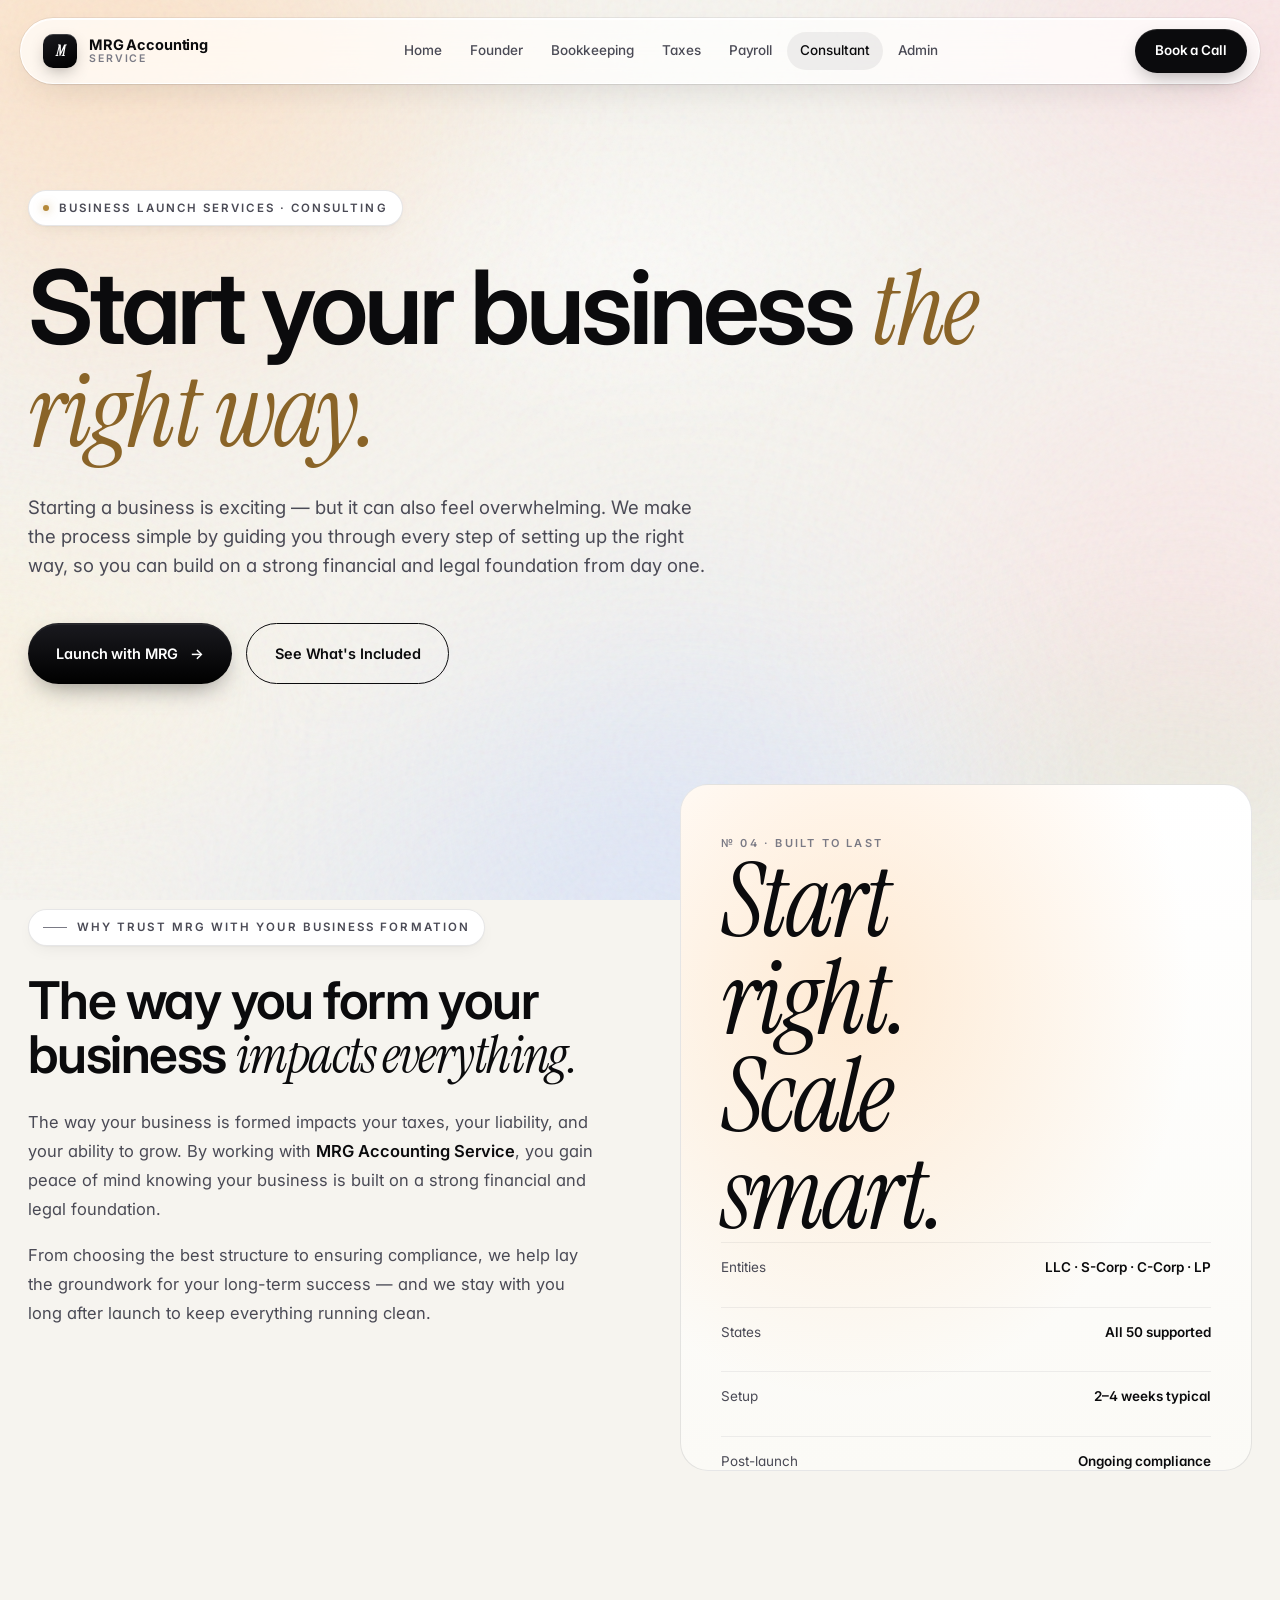
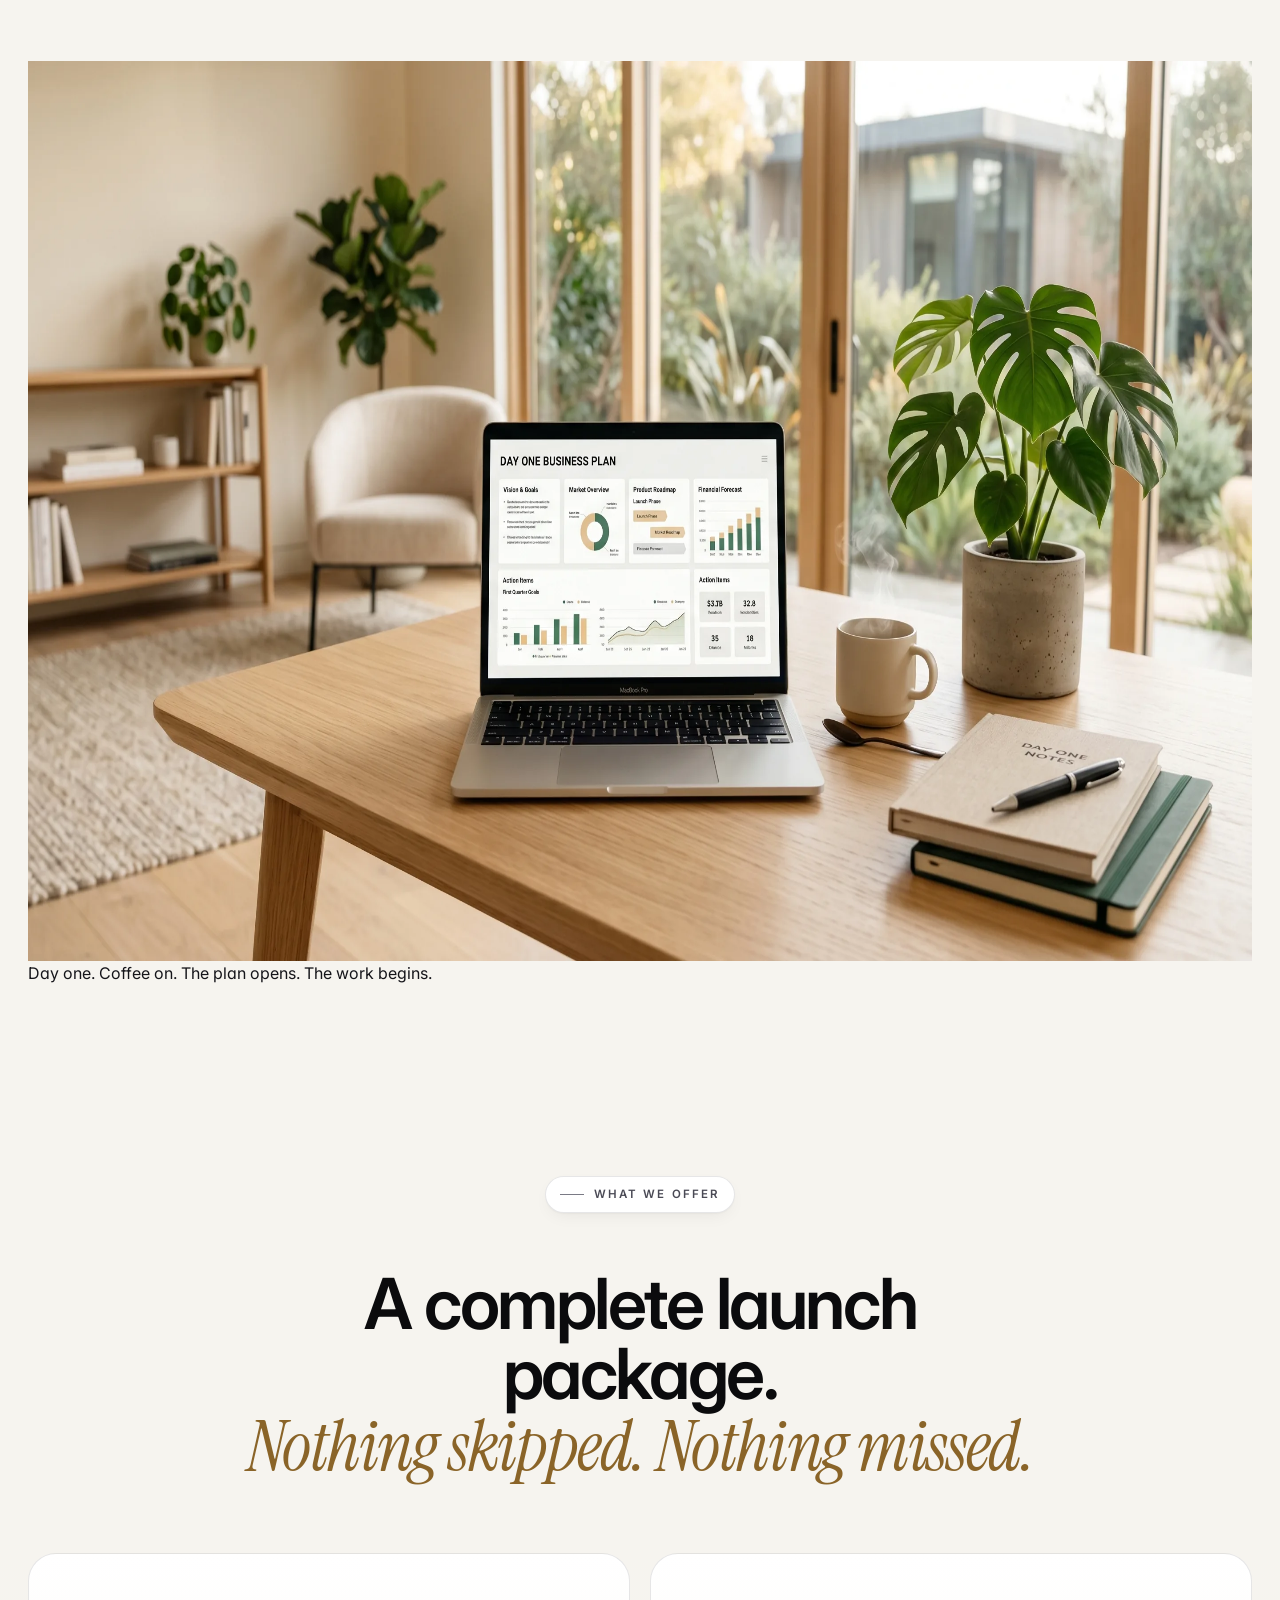
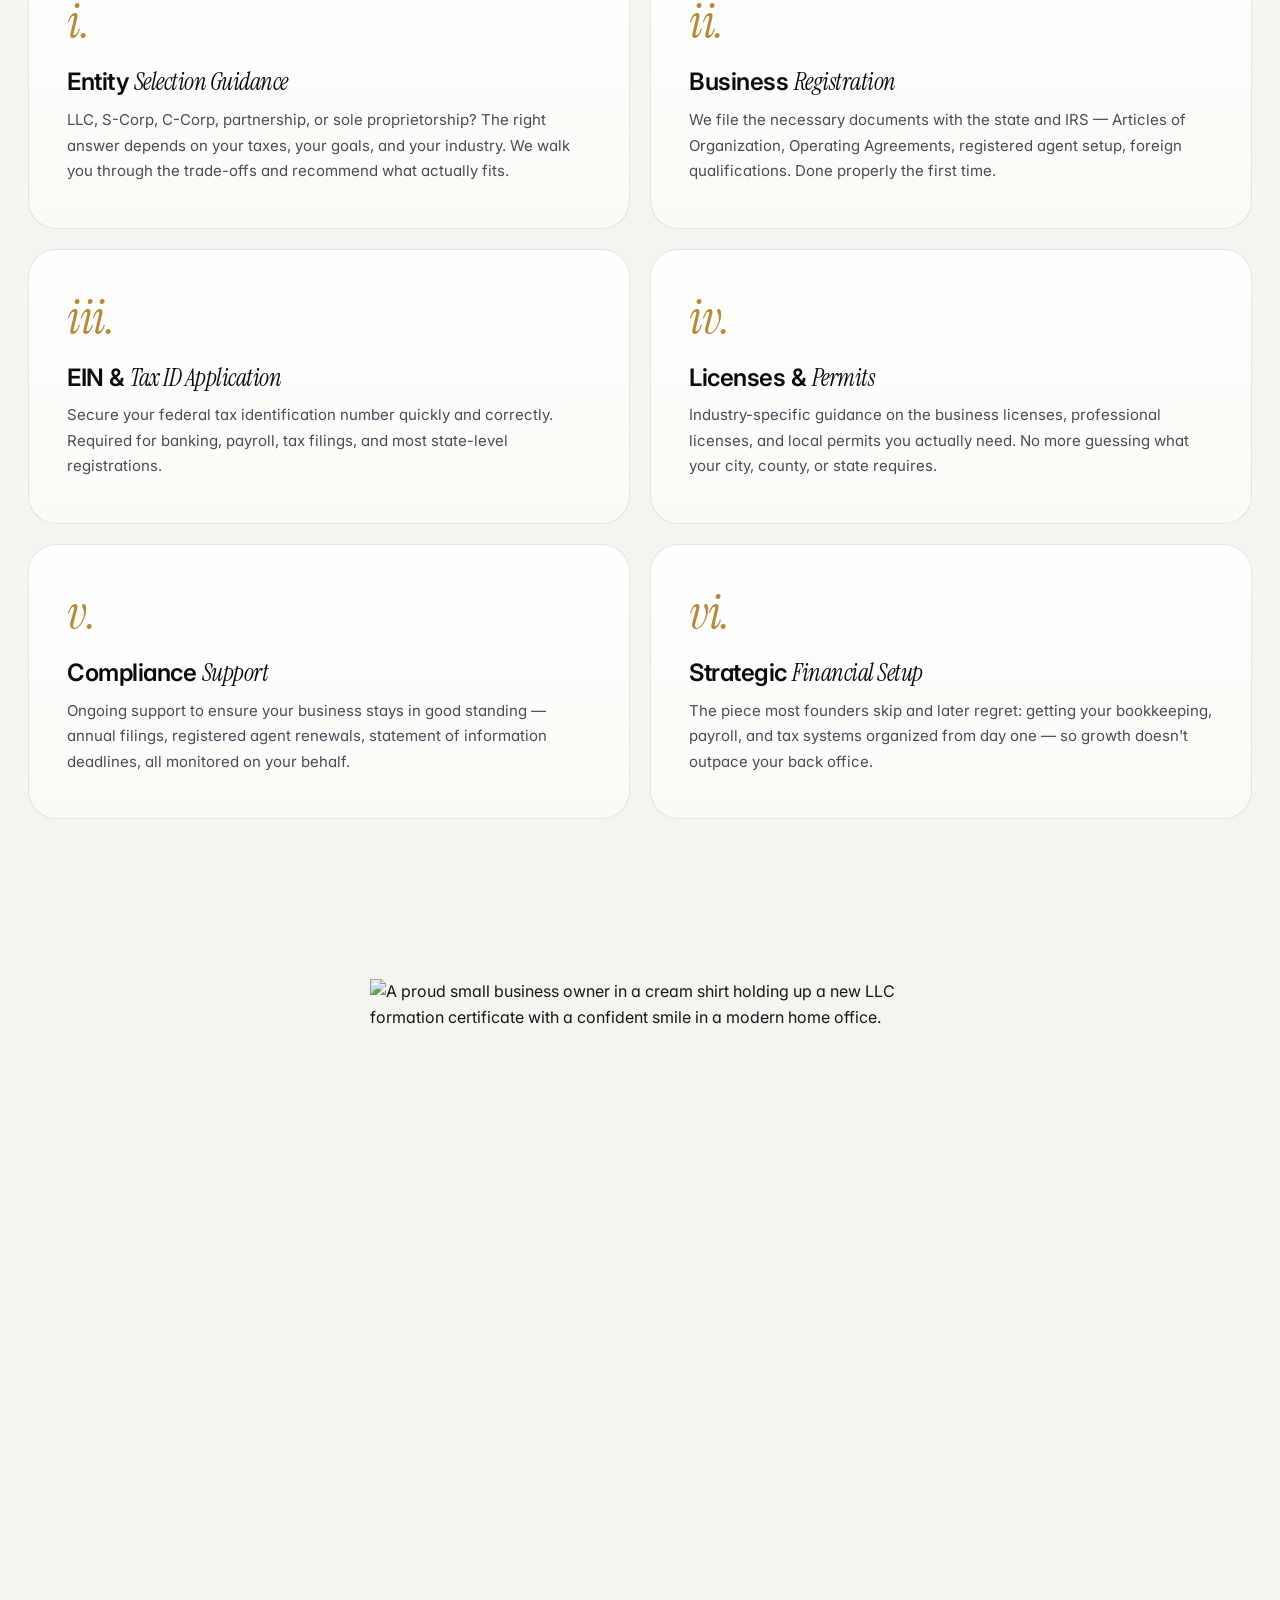
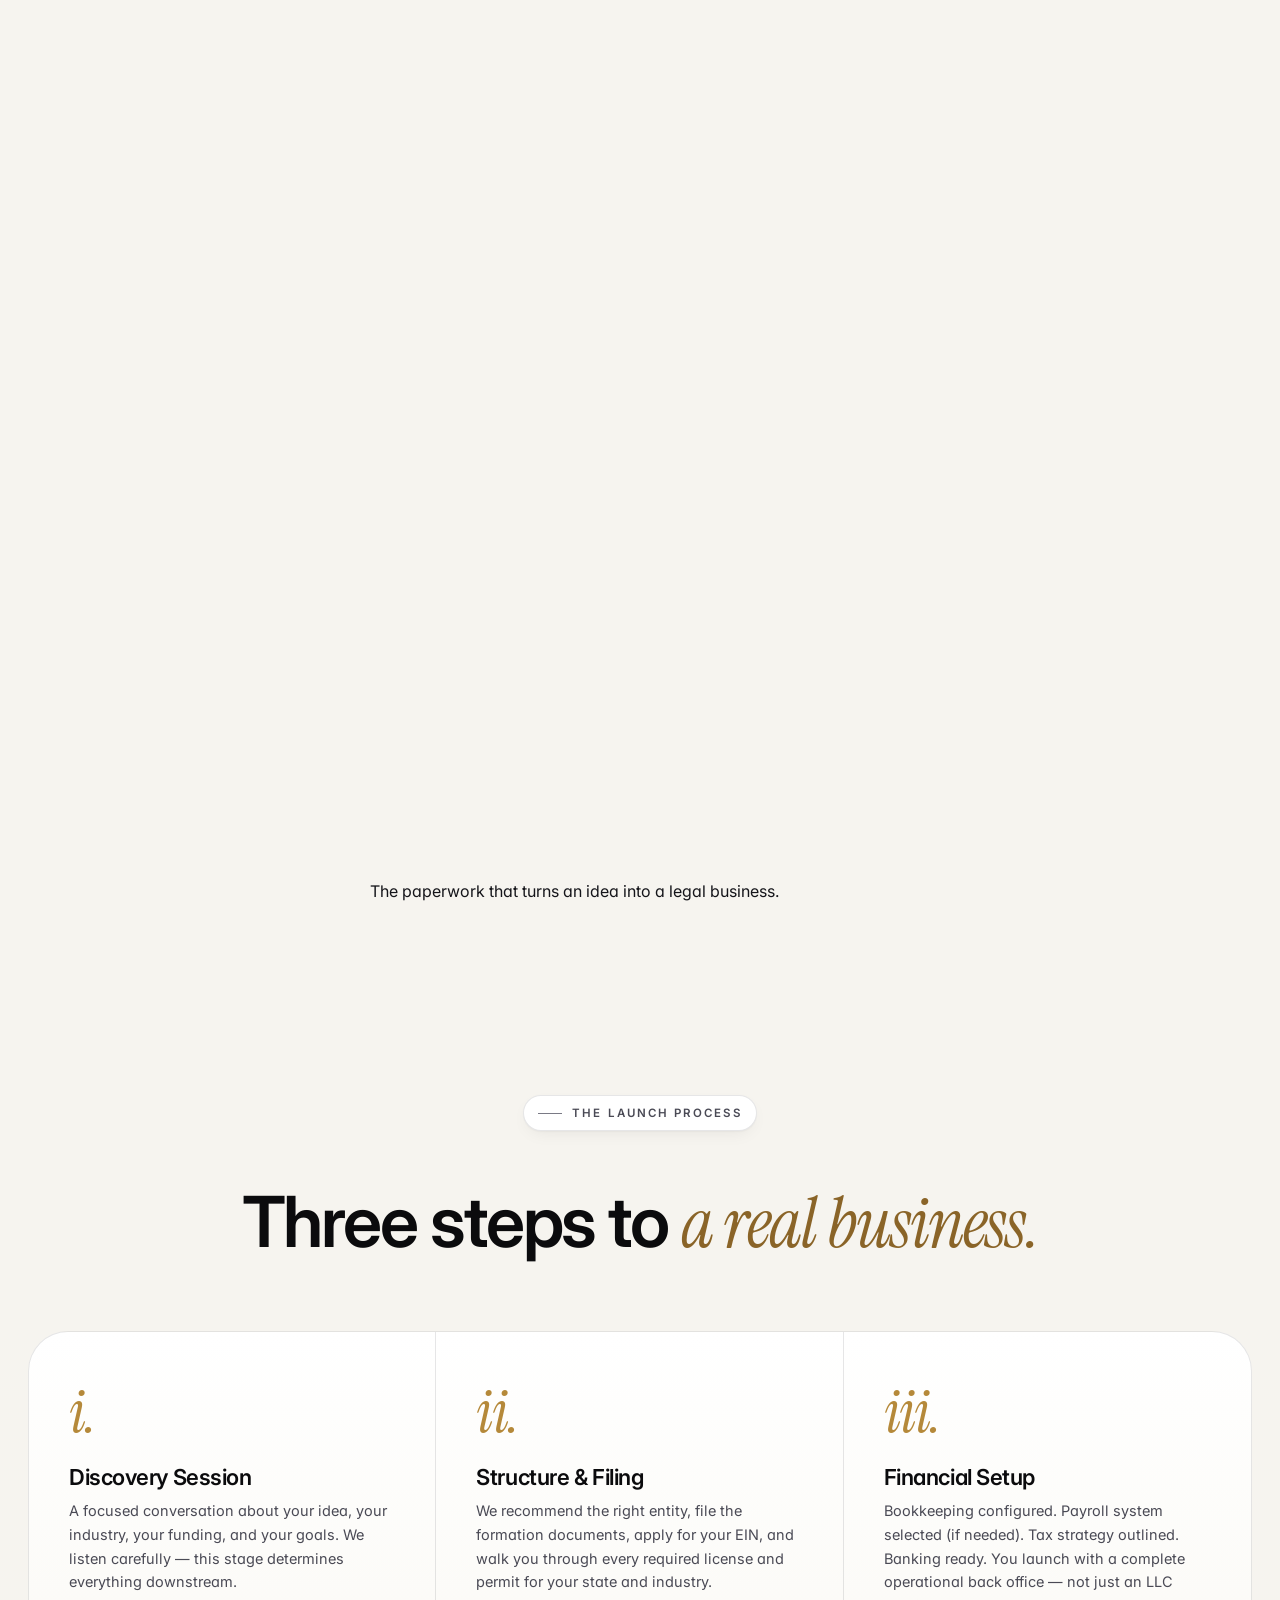
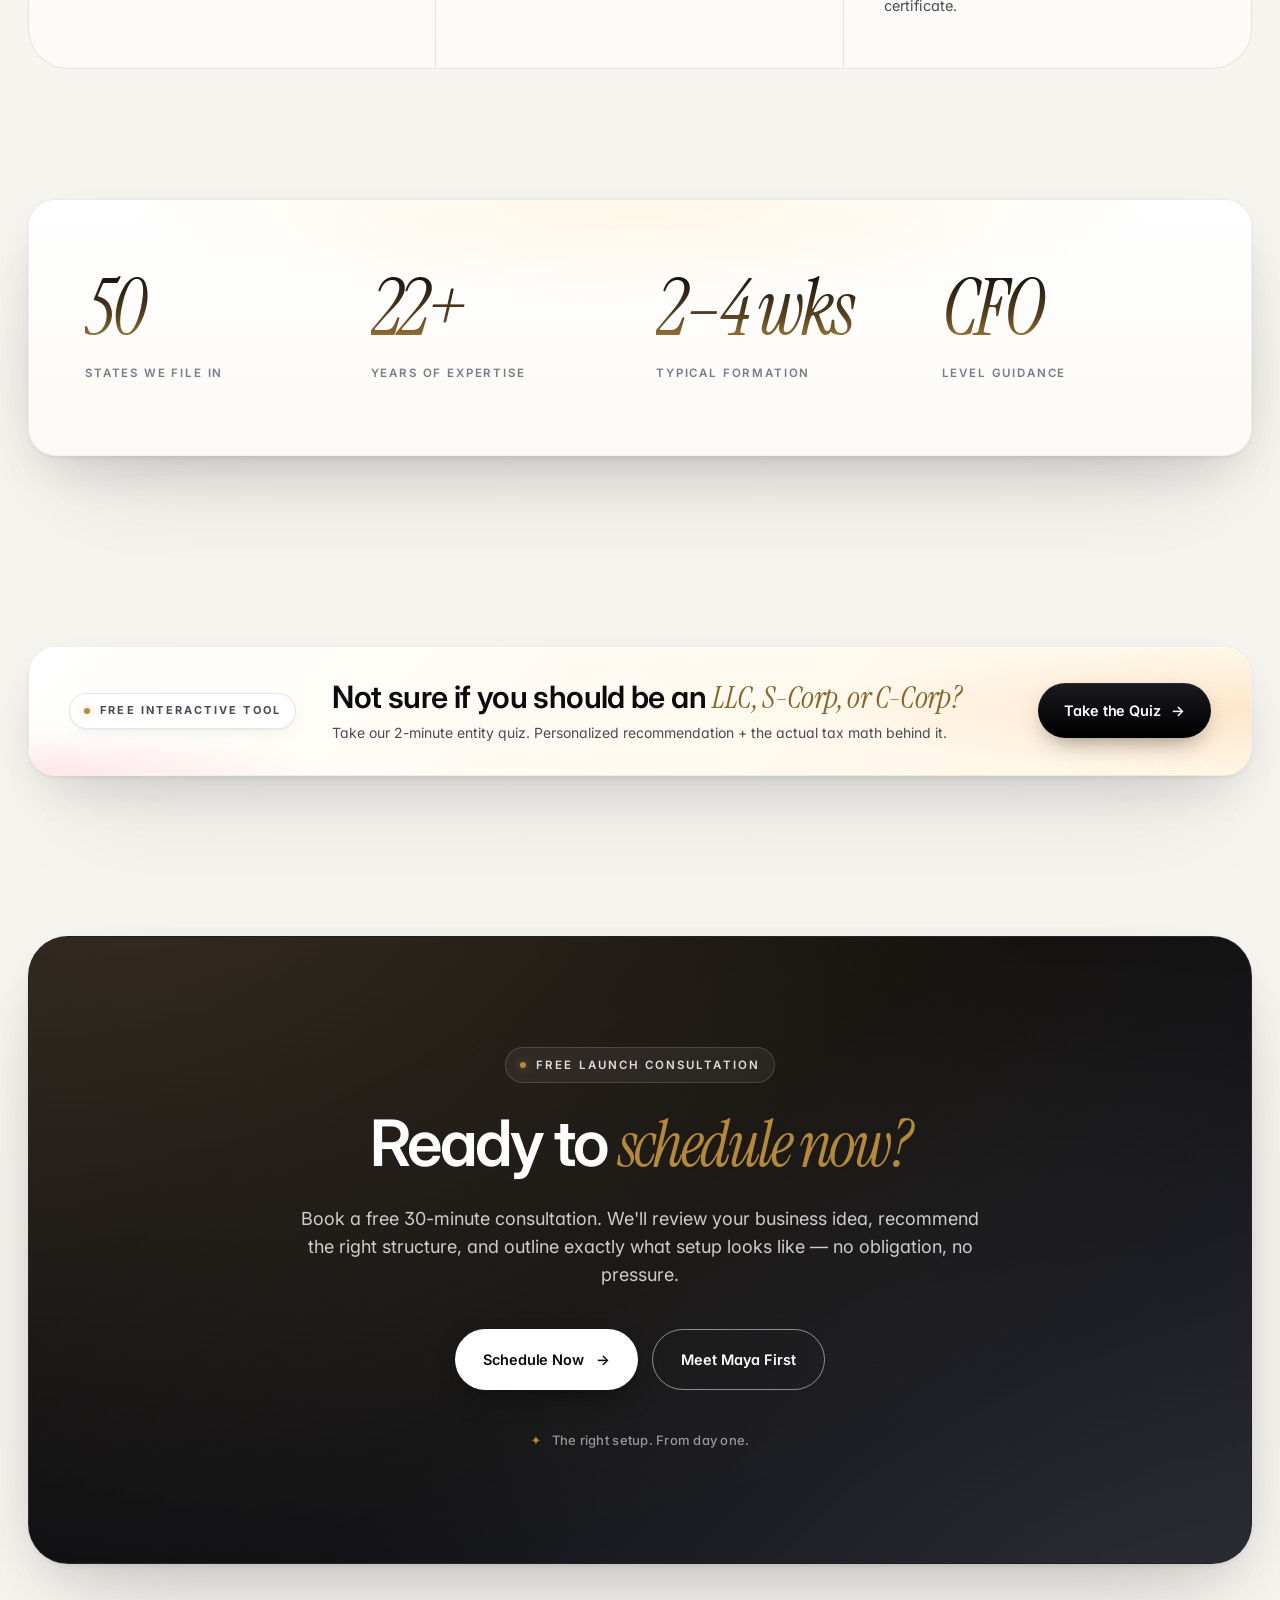
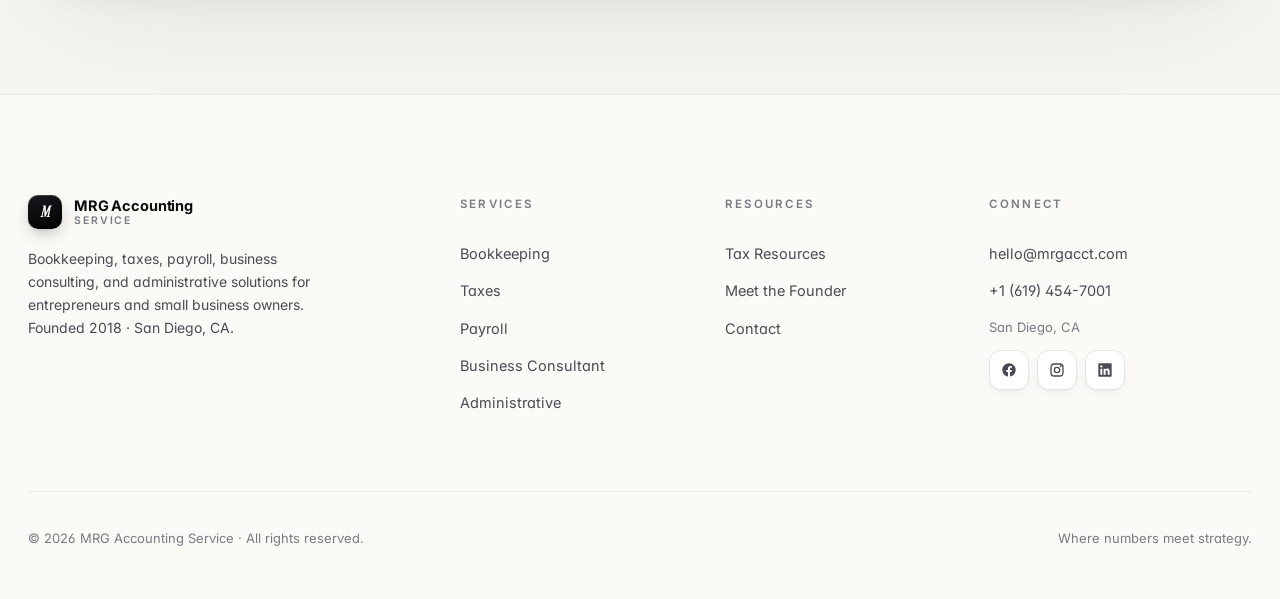
==== commit 068b1672: "Modern people-free launch hero image + matching alt/caption" ====
--- a/business-consultant.html
+++ b/business-consultant.html
@@ -113,6 +113,18 @@
   </div>
 </section>
 
+<!-- EDITORIAL IMAGE — HERO -->
+<section style="padding:60px 0">
+  <div class="wrap reveal">
+    <figure class="img-frame img-frame--hero">
+      <img src="assets/launch-hero.webp"
+           alt="Fresh open laptop displaying a business plan on a minimalist light wood desk with a coffee cup and monstera plant in soft morning daylight."
+           loading="lazy" decoding="async" width="1600" height="900" />
+      <figcaption>Day one. Coffee on. The plan opens. The work begins.</figcaption>
+    </figure>
+  </div>
+</section>
+
 <!-- WHAT WE OFFER -->
 <section id="services">
   <div class="wrap">
@@ -153,6 +165,18 @@
         <p>The piece most founders skip and later regret: getting your bookkeeping, payroll, and tax systems organized from day one — so growth doesn't outpace your back office.</p>
       </div>
     </div>
+  </div>
+</section>
+
+<!-- EDITORIAL IMAGE — ENTITY FORMATION ACCENT -->
+<section style="padding:30px 0 60px">
+  <div class="wrap reveal">
+    <figure class="img-frame img-frame--portrait" style="max-width:540px;margin:0 auto">
+      <img src="assets/launch-entity.webp"
+           alt="A proud small business owner in a cream shirt holding up a new LLC formation certificate with a confident smile in a modern home office."
+           loading="lazy" decoding="async" width="1200" height="1500" />
+      <figcaption>The paperwork that turns an idea into a legal business.</figcaption>
+    </figure>
   </div>
 </section>
 
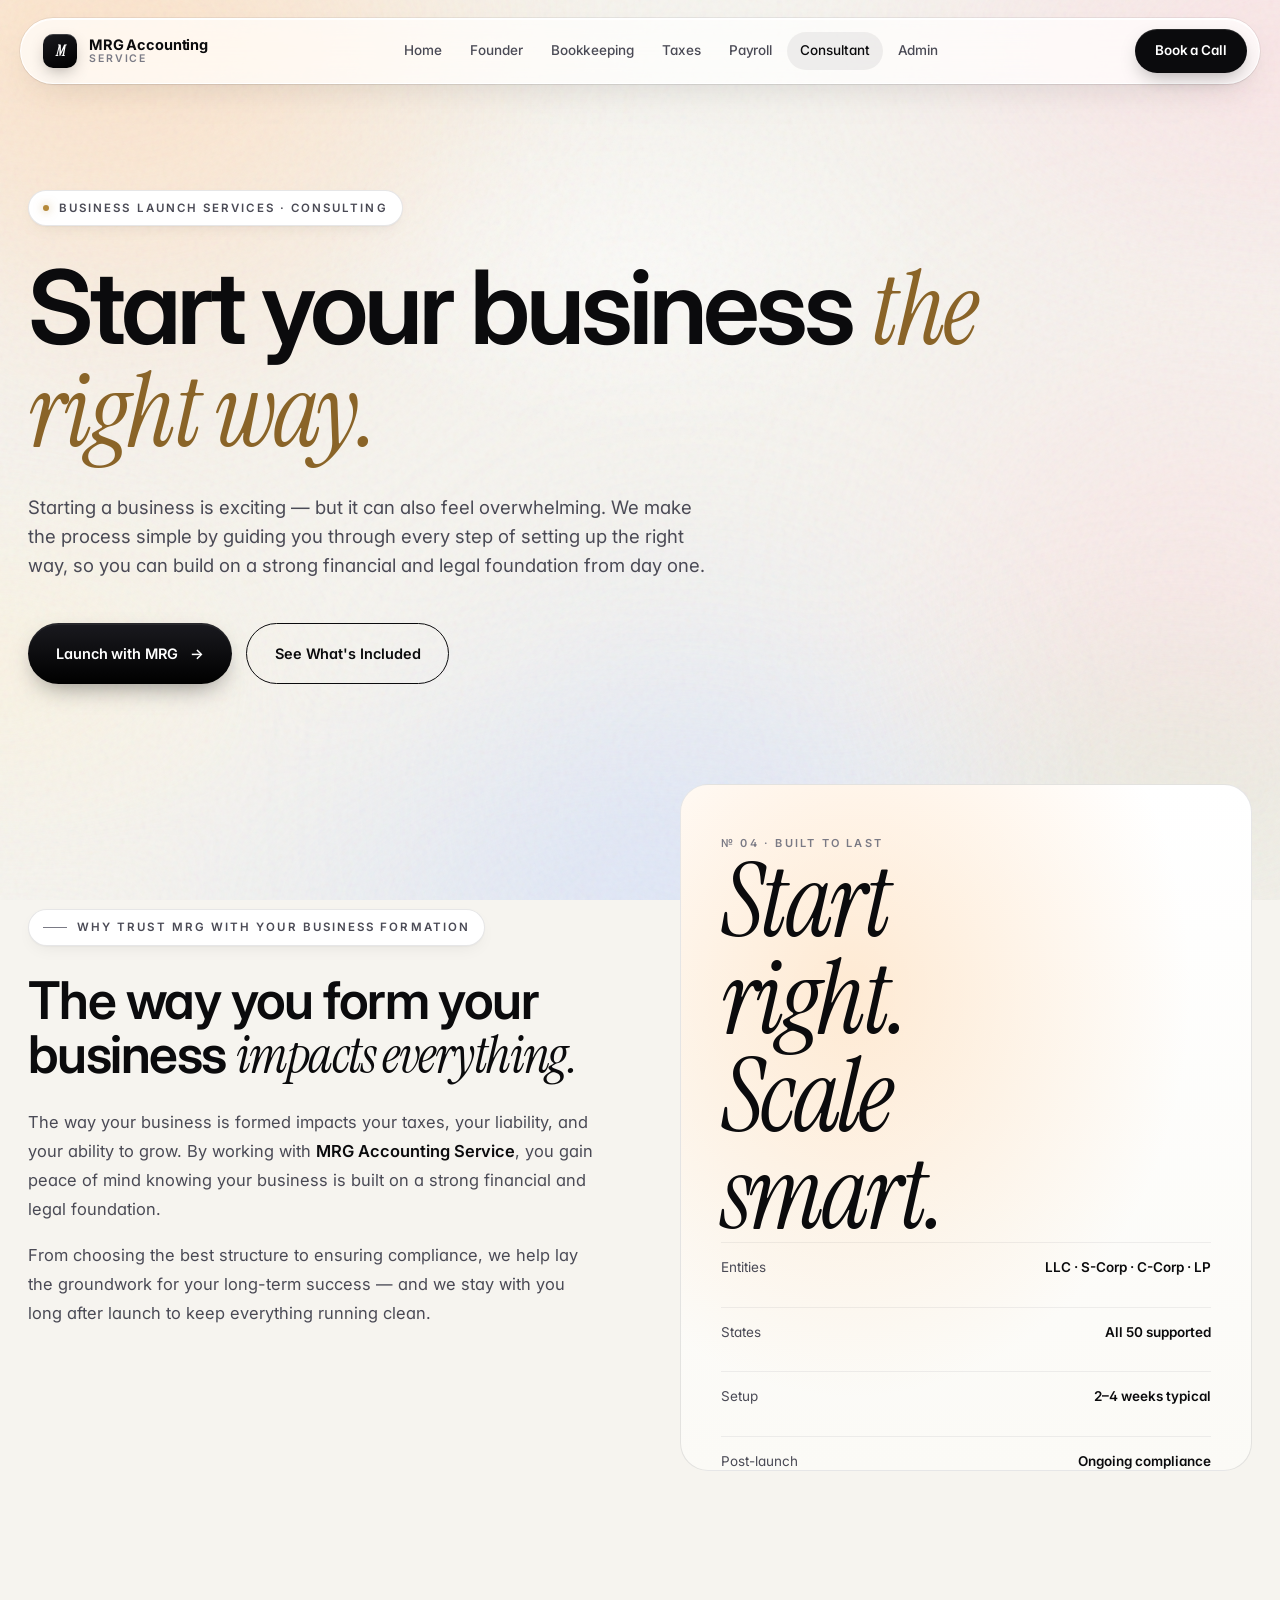
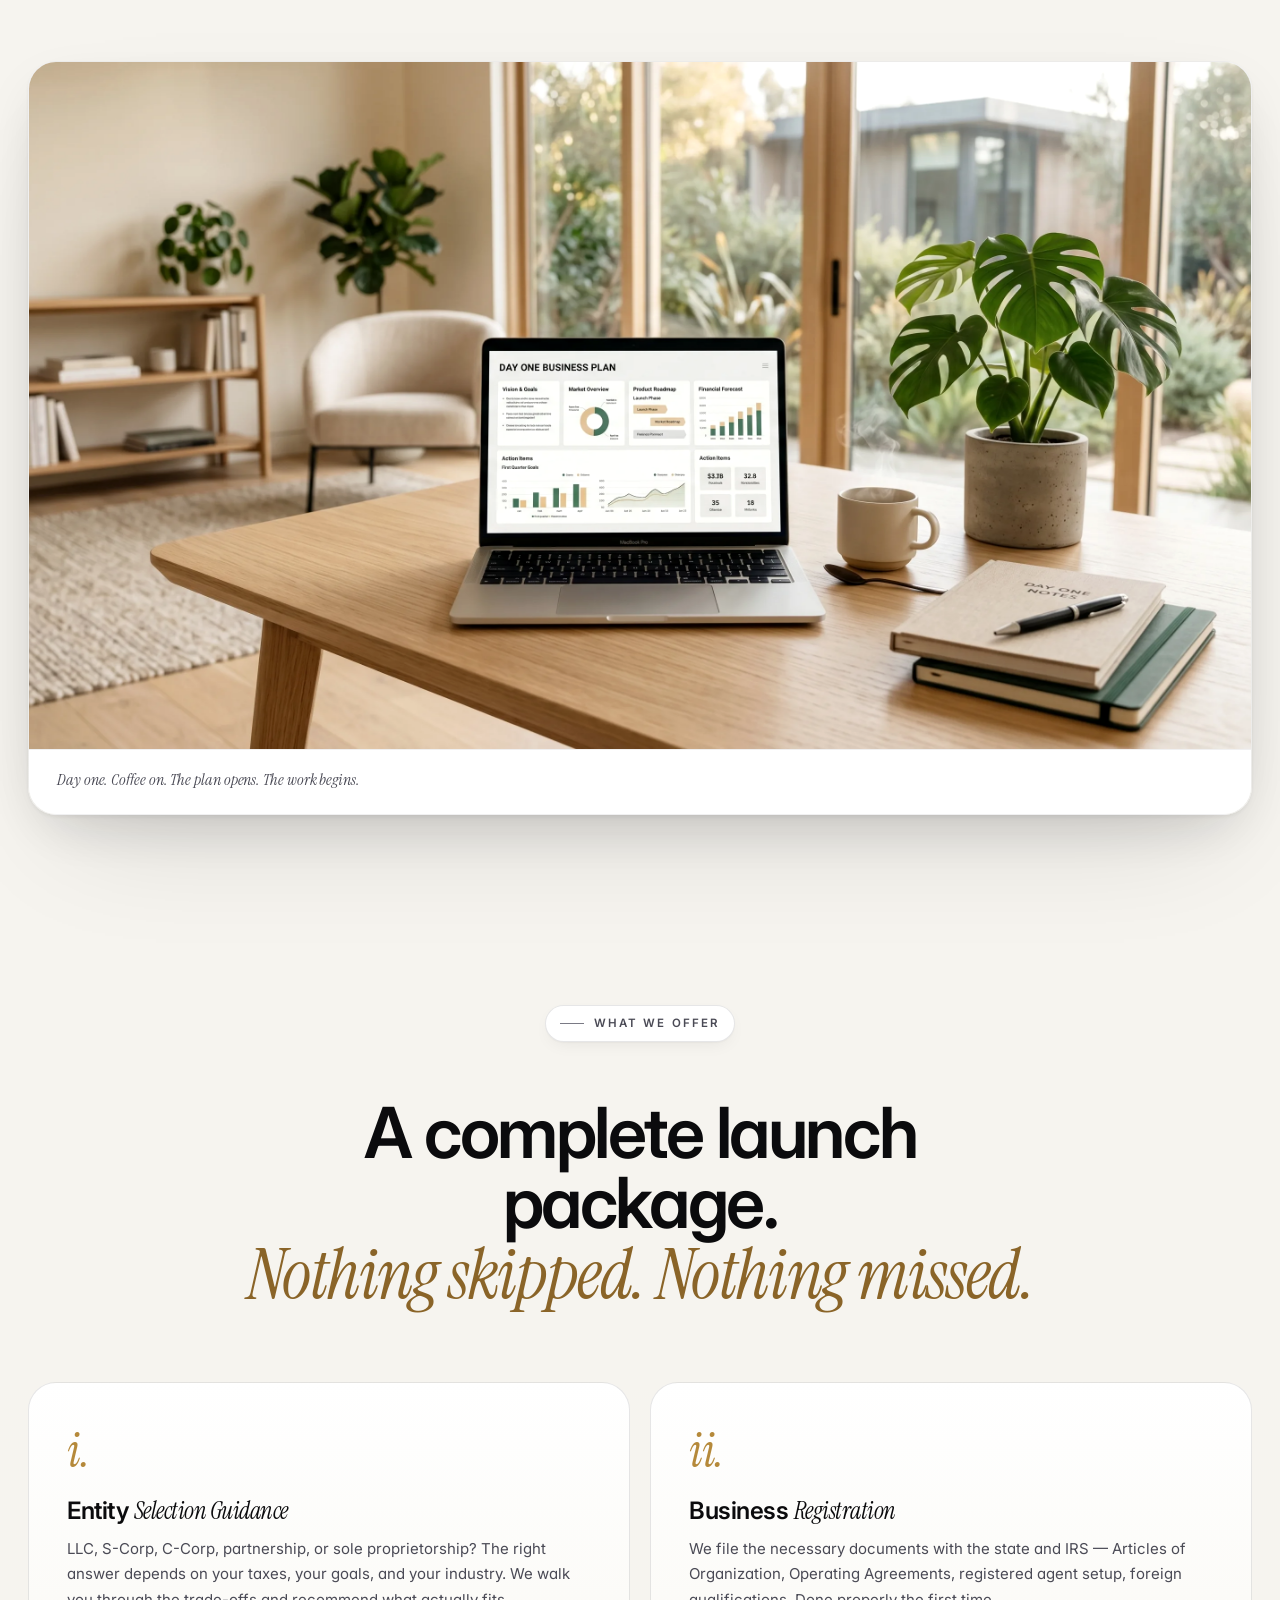
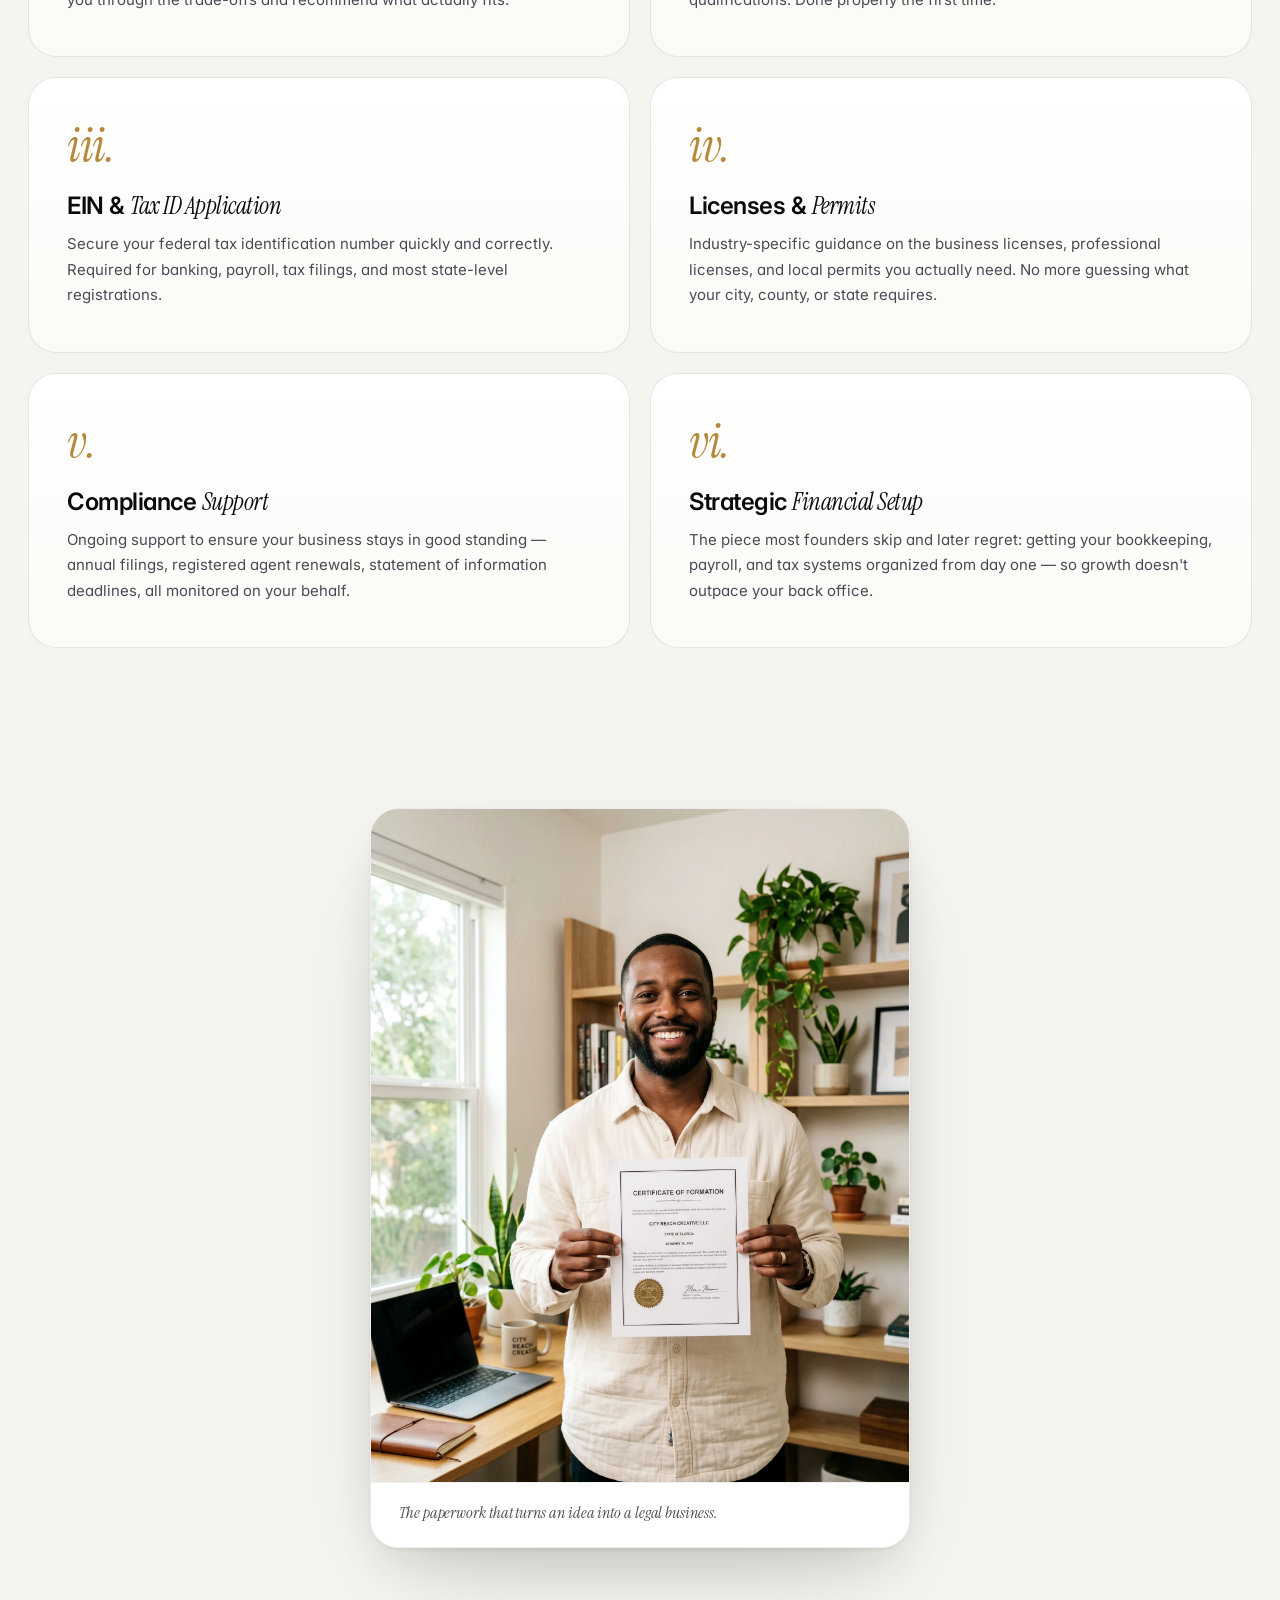
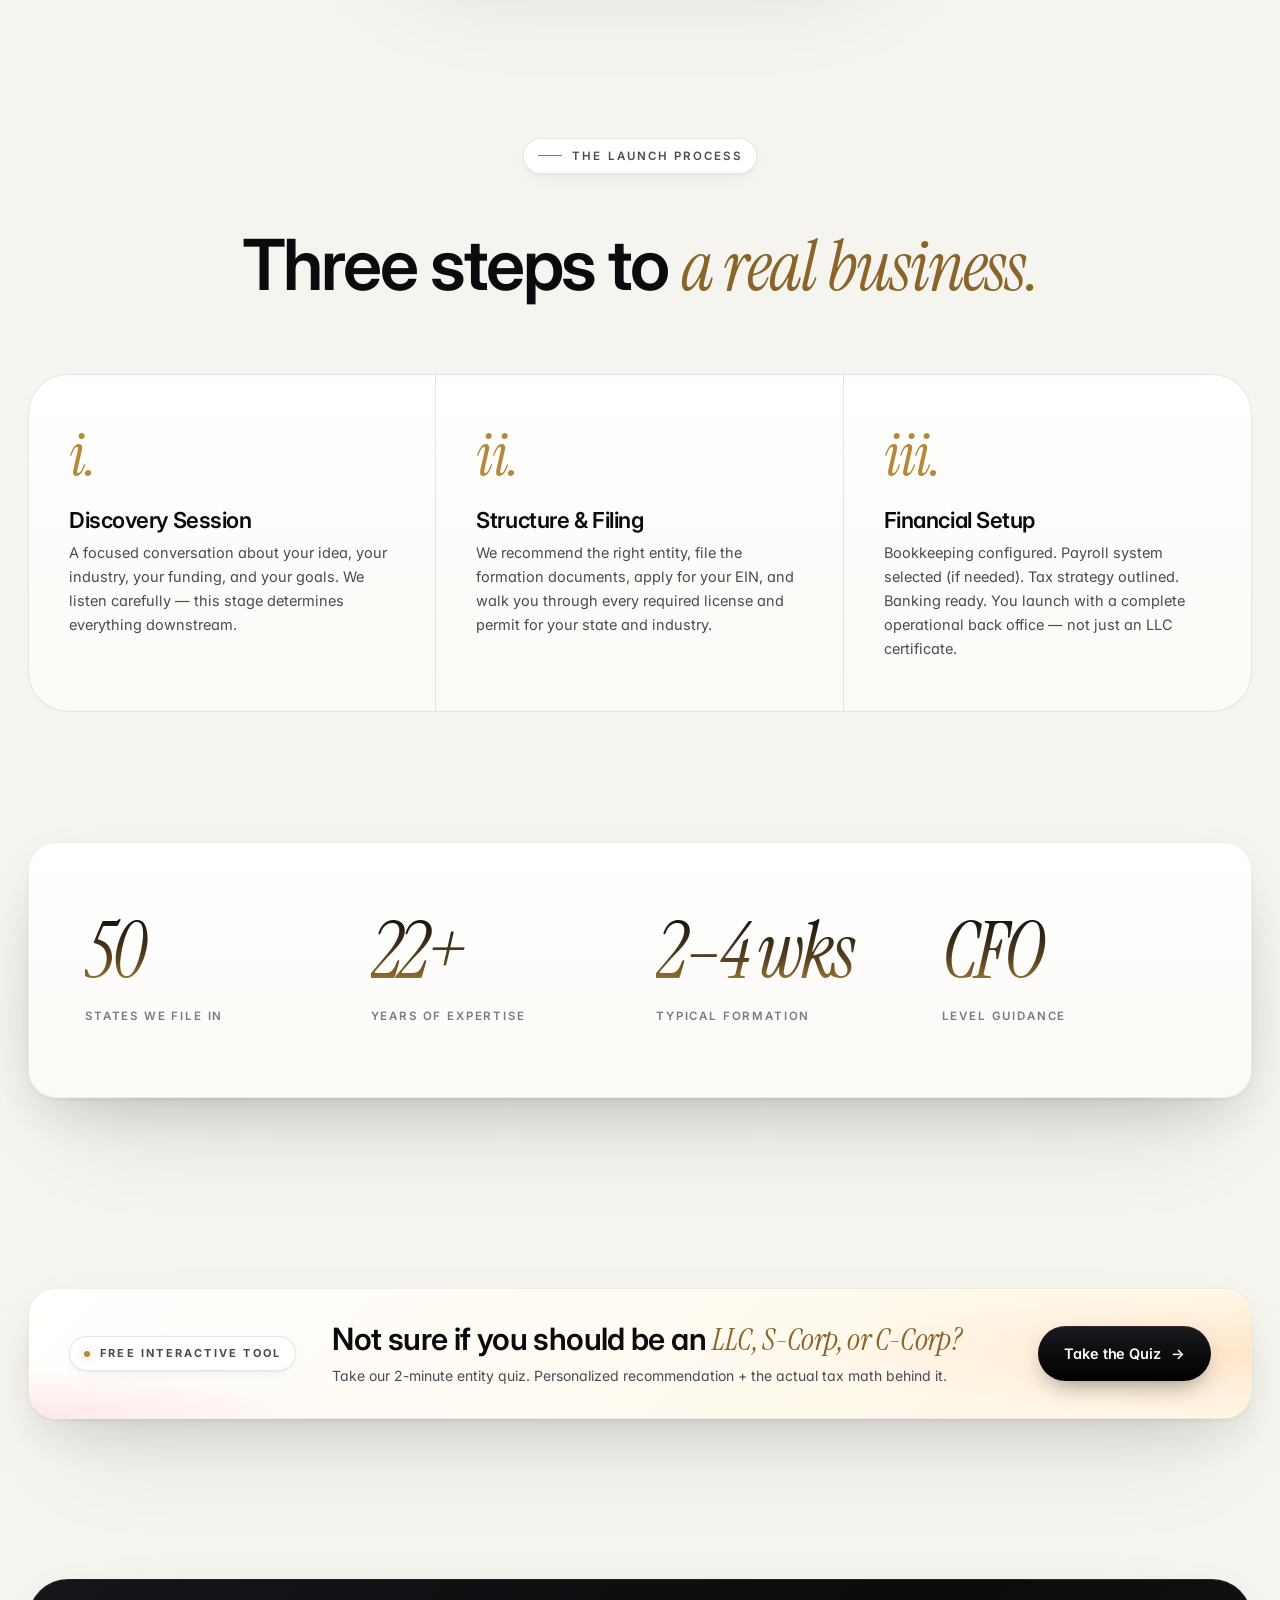
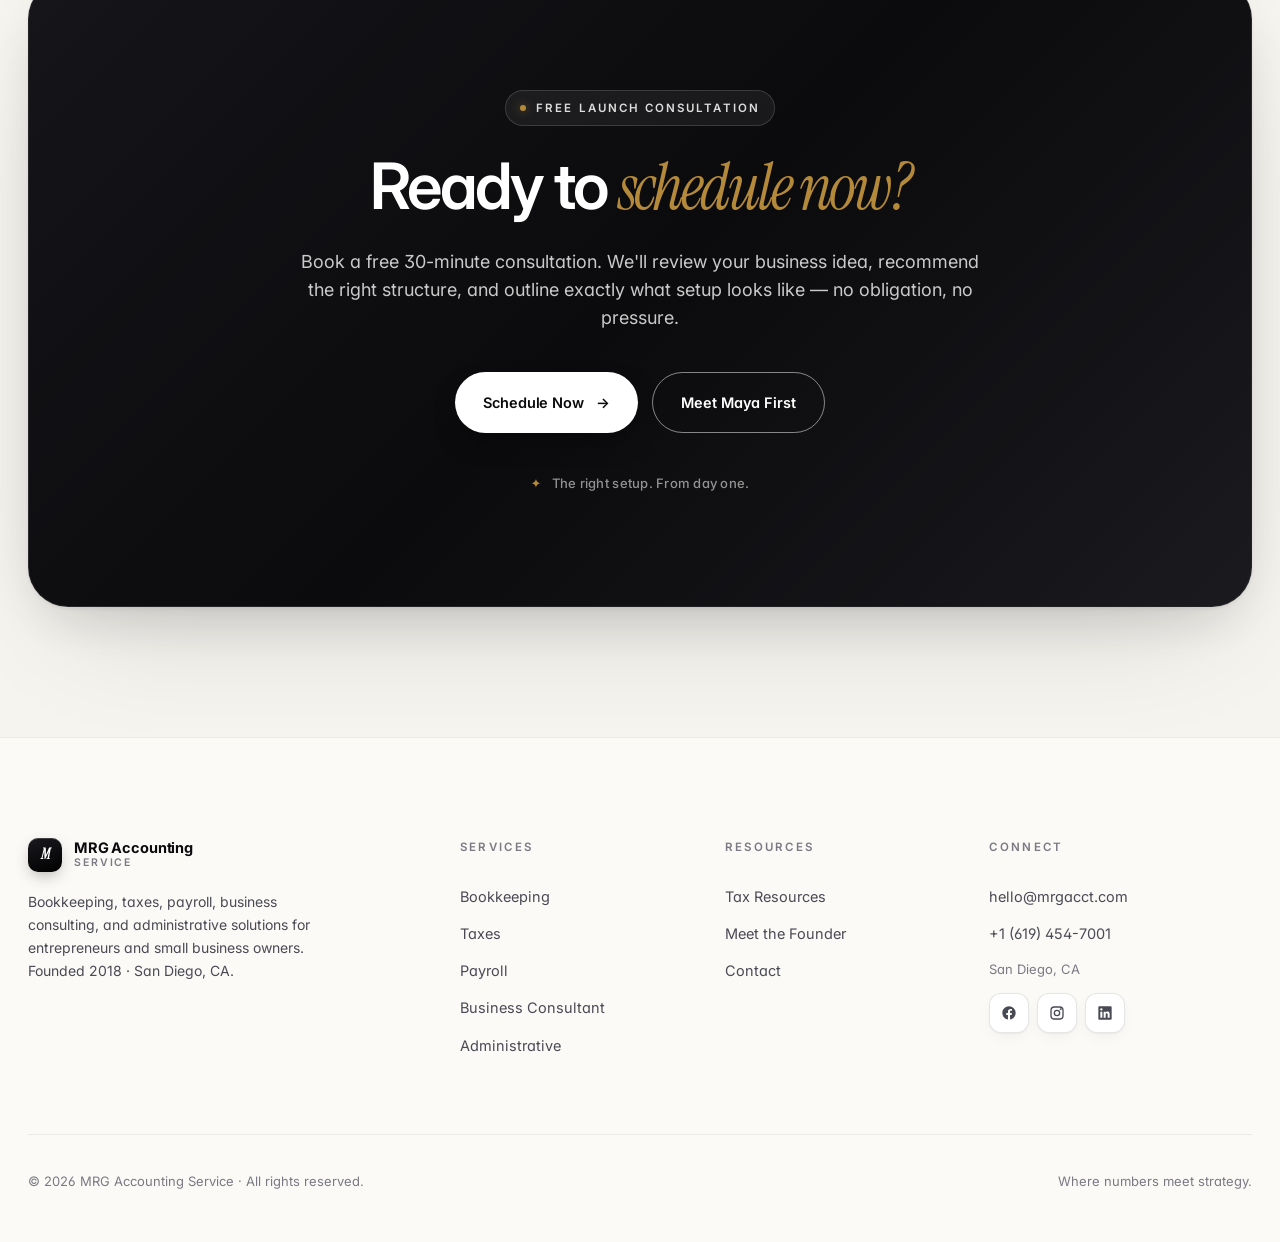
==== commit 0ec8bd8f: "Mobile fixes: editorial-visual cards, entity-quiz landing, broken image Three issues across the live" ====
--- a/business-consultant.html
+++ b/business-consultant.html
@@ -22,8 +22,14 @@
   .ev-stamp{font-size:11px;letter-spacing:.2em;text-transform:uppercase;color:var(--text-3);font-weight:600;position:relative;z-index:1}
   .ev-big{font-family:'Instrument Serif',serif;font-style:italic;font-weight:400;font-size:clamp(62px,8vw,108px);line-height:.95;letter-spacing:-.035em;color:var(--ink);position:relative;z-index:1}
   .ev-meta{position:relative;z-index:1;display:flex;flex-direction:column;gap:14px}
-  .ev-row{display:flex;justify-content:space-between;padding:14px 0;border-top:1px solid var(--line);font-size:13.5px;color:var(--text-2)}
-  .ev-row strong{color:var(--ink);font-weight:600}
+  .ev-row{display:flex;justify-content:space-between;padding:14px 0;border-top:1px solid var(--line);font-size:13.5px;color:var(--text-2);gap:16px;flex-wrap:wrap}
+  .ev-row span{flex-shrink:0}
+  .ev-row strong{color:var(--ink);font-weight:600;text-align:right}
+  @media (max-width:780px){
+    .editorial-visual{aspect-ratio:auto;padding:36px 28px}
+    .ev-big{font-size:clamp(46px,11vw,68px)}
+    .ev-row{font-size:13px}
+  }
 
   /* Services large editorial */
   .launch-grid{display:grid;grid-template-columns:repeat(2,1fr);gap:20px}
--- a/styles.css
+++ b/styles.css
@@ -569,6 +569,45 @@
 .count-up.in{opacity:1}
 
 /* ============================================================
+   EDITORIAL IMAGE FRAMES — supporting imagery across all pages
+   Spec: image-system-spec.md (Nano Banana 2 generated assets/*.webp)
+   ============================================================ */
+.img-frame{
+  margin:0;display:flex;flex-direction:column;gap:0;
+  border-radius:var(--radius-lg);overflow:hidden;
+  background:linear-gradient(180deg,#ffffff,#fbfaf6);
+  border:1px solid var(--line);
+  box-shadow:var(--shadow-2), var(--inset-hi);
+  position:relative;
+}
+.img-frame img{
+  width:100%;height:auto;display:block;object-fit:cover;
+  object-position:center center;
+  filter:grayscale(8%) contrast(1.04);
+  transition:transform 1.2s cubic-bezier(.2,.8,.2,1);
+}
+.img-frame:hover img{transform:scale(1.02)}
+.img-frame figcaption{
+  padding:18px 28px 22px;
+  font-family:'Instrument Serif',serif;font-style:italic;font-weight:400;
+  font-size:16px;line-height:1.5;letter-spacing:-.005em;
+  color:var(--text-2);
+  border-top:1px solid var(--line);
+  background:#fff;
+}
+/* Aspect ratio variants — applied to the inner image wrap if needed.
+   When no caption sits inside, the img can shape the frame directly.
+   With a caption, the frame stays free-flowing and the img carries the ratio. */
+.img-frame--hero img{aspect-ratio:16/9}
+.img-frame--portrait img{aspect-ratio:4/5}
+.img-frame--square img{aspect-ratio:1/1}
+.img-frame--wide img{aspect-ratio:21/9}
+
+/* Two-column split layout for image + copy */
+.img-split{display:grid;grid-template-columns:1fr 1fr;gap:60px;align-items:center}
+@media (max-width:900px){.img-split{grid-template-columns:1fr;gap:40px}}
+
+/* ============================================================
    LEAD-MAGNET STRIP — promotes the Entity Quiz
    ============================================================ */
 .lead-magnet-section{padding:60px 0 30px}
@@ -637,3 +676,264 @@
   }
   .glow,.ambient::after{animation:none!important}
 }
+
+/* ============================================================
+   CARD BACKGROUND TEXTURES — luxe tonal depth
+   Applies a subtle warm-marble or dark-obsidian image behind every
+   major card. The image lives in a ::before pseudo-element so it
+   never affects content opacity. Blend modes integrate the texture
+   with the card's existing solid background.
+   ============================================================ */
+
+/* Light texture — for cream/ivory cards (the vast majority) */
+.card,
+.feat-card,
+.svc-box,
+.svc,
+.pay-card,
+.admin-card,
+.launch-card,
+.tier,
+.info-card,
+.testi,
+.res-card,
+.tool,
+.deliv,
+.val,
+.process-step,
+.process-line .pstep,
+.proof-card:not(.proof-card--accent),
+.bofu,
+.founder-strip,
+.editorial-frame,
+.portrait-card,
+.img-frame,
+.t-item,
+.timeline .tl-item,
+.tax-col,
+.compare-col,
+.cmp,
+.value,
+.stats-strip{
+  position:relative;
+  isolation:isolate;
+}
+.card::before,
+.feat-card::before,
+.svc-box::before,
+.svc::before,
+.pay-card::before,
+.admin-card::before,
+.launch-card::before,
+.tier::before,
+.info-card::before,
+.testi::before,
+.res-card::before,
+.tool::before,
+.deliv::before,
+.val::before,
+.process-step::before,
+.process-line .pstep::before,
+.proof-card:not(.proof-card--accent)::before,
+.bofu::before,
+.founder-strip::before,
+.editorial-frame::before,
+.portrait-card::before,
+.img-frame::before,
+.t-item::before,
+.timeline .tl-item::before,
+.tax-col::before,
+.compare-col::before,
+.cmp::before,
+.value::before,
+.stats-strip::before{
+  content:"";
+  position:absolute;inset:0;
+  background-image:url("assets/textures/card-texture-light.webp");
+  background-size:cover;background-position:center;
+  opacity:.38;
+  mix-blend-mode:soft-light;
+  border-radius:inherit;
+  pointer-events:none;
+  z-index:-1;
+}
+
+/* Dark texture — for the single dark accent card (Hero v4 proof-card--accent) */
+.proof-card--accent{
+  position:relative;
+  isolation:isolate;
+}
+.proof-card--accent::before{
+  content:"";
+  position:absolute;inset:0;
+  background-image:url("assets/textures/card-texture-dark.webp");
+  background-size:cover;background-position:center;
+  opacity:.55;
+  mix-blend-mode:overlay;
+  border-radius:inherit;
+  pointer-events:none;
+  z-index:-1;
+}
+
+/* Skip textures on phones for perf and visual cleanliness */
+@media (max-width:640px){
+  .card::before,.feat-card::before,.svc-box::before,.svc::before,
+  .pay-card::before,.admin-card::before,.launch-card::before,
+  .tier::before,.info-card::before,.testi::before,.res-card::before,
+  .tool::before,.deliv::before,.val::before,.process-step::before,
+  .process-line .pstep::before,.proof-card::before,.bofu::before,
+  .founder-strip::before,.editorial-frame::before,.portrait-card::before,
+  .img-frame::before,.t-item::before,.timeline .tl-item::before,
+  .tax-col::before,.compare-col::before,.cmp::before,.value::before,
+  .stats-strip::before,.proof-card--accent::before{
+    opacity:.22;
+  }
+}
+
+/* Graceful fallback if texture file missing — pseudo-element just disappears */
+@supports not (background-image: url("assets/textures/card-texture-light.webp")){
+  .card::before,.feat-card::before,.svc-box::before{display:none}
+}
+
+/* ============================================================
+   COMPREHENSIVE MOBILE OPTIMIZATION
+   Targets: iPhone (390px), Android phones (360-414px), small phones (320-380px)
+   Applies site-wide — every page that links styles.css
+   ============================================================ */
+
+/* Tighten section spacing on tablets */
+@media (max-width:900px){
+  section{padding:90px 0}
+  .wrap{padding:0 22px}
+  .wrap-narrow{padding:0 22px}
+}
+
+/* Phone breakpoint — main mobile experience */
+@media (max-width:640px){
+  /* Compact section padding */
+  section{padding:64px 0}
+  .wrap,.wrap-narrow{padding:0 18px}
+  .section-head{margin-bottom:36px}
+
+  /* Page heroes — pull in tight */
+  .page-hero{padding:120px 0 40px}
+  .page-hero h1{font-size:clamp(38px,9.5vw,52px);letter-spacing:-.025em;line-height:1.02}
+  .page-hero .lede{font-size:16px;line-height:1.55;margin-top:22px}
+  .page-hero .cta-row{margin-top:32px;flex-direction:column;align-items:stretch;gap:10px}
+  .page-hero .cta-row .btn{justify-content:center;width:100%}
+
+  /* Nav — slightly tighter */
+  .nav{top:10px;width:calc(100% - 20px);padding:7px 7px 7px 14px}
+  .brand-mark{width:30px;height:30px;border-radius:8px;font-size:12px}
+  .brand-name strong{font-size:13.5px}
+  .brand-name small{font-size:9.5px;letter-spacing:.14em}
+  .nav-cta{padding:9px 14px;font-size:12.5px}
+
+  /* Buttons — full width and proper touch targets */
+  .btn{padding:16px 22px;font-size:14.5px;min-height:48px}
+
+  /* Eyebrows tighter */
+  .eyebrow{font-size:10.5px;padding:6px 12px;letter-spacing:.14em}
+
+  /* H2 section headings shrink */
+  h2.section-h{font-size:clamp(28px,7.5vw,42px);letter-spacing:-.02em;line-height:1.04}
+
+  /* Lede paragraphs */
+  .lede{font-size:16px;line-height:1.55}
+
+  /* Card grids → single column with proper gaps */
+  .card-grid,.feat-grid,.svcs-grid,.svc-spotlight,.tier-grid,.process-grid,
+  .res-grid,.tools-grid,.admin-grid,.deliverables,.values-grid,
+  .editorial-grid,.testi-grid,.pay-grid,.pain-grid,.launch-grid{
+    grid-template-columns:1fr!important;gap:14px!important;
+  }
+  .svc-box{padding:32px 26px;min-height:auto}
+  .svc-box h3{font-size:24px;margin-bottom:12px}
+
+  /* Stats strip — 2 cols max on phone, smaller numbers */
+  .stats-strip{grid-template-columns:repeat(2,1fr)!important;padding:36px 24px;gap:24px}
+  .stat .num{font-size:clamp(34px,9vw,46px);margin-bottom:6px}
+  .stat .lbl{font-size:11px}
+
+  /* Tier cards padding tighten */
+  .tier{padding:32px 26px}
+  .tier-price{font-size:48px}
+
+  /* BOFU compact */
+  .bofu{padding:52px 24px;border-radius:24px}
+  .bofu h2{font-size:clamp(30px,8vw,42px);margin:16px 0 18px}
+  .bofu .lede{font-size:15.5px;margin-bottom:28px}
+  .bofu-cta{flex-direction:column;align-items:stretch}
+  .bofu-cta .btn{justify-content:center;width:100%}
+
+  /* Footer single column */
+  .foot-grid{grid-template-columns:1fr!important;gap:30px;margin-bottom:40px}
+  .foot-brand p{max-width:none}
+  .foot-bottom{flex-direction:column;align-items:flex-start;text-align:left}
+
+  /* Image frames — full width, no inset.
+     On mobile, ultra-wide 21:9 becomes a thin strip and "hero" ratios
+     can clip subjects. Use friendlier ratios and anchor object-position
+     to where subjects sit in our generated assets (left-of-center). */
+  .img-frame{border-radius:16px}
+  .img-frame figcaption{padding:14px 18px;font-size:14px}
+  .img-frame--wide img{aspect-ratio:4/3;object-position:30% center}
+  .img-frame--hero img{aspect-ratio:4/3;object-position:30% center}
+  .img-frame--portrait img{aspect-ratio:4/5;object-position:center top}
+  .img-frame--square img{aspect-ratio:1/1;object-position:30% center}
+
+  /* Editorial visual cards (used on service pages: bookkeeping, taxes,
+     payroll, admin, business-consultant). Locked 5/6 ratio is too tall
+     on phones and the ~62px display text wraps awkwardly. Relax the
+     aspect ratio and downsize the headline. */
+  .editorial-visual{aspect-ratio:auto!important;padding:36px 28px!important;min-height:auto!important}
+  .ev-big{font-size:clamp(44px,11vw,64px)!important;line-height:.98!important}
+  .ev-row{font-size:13px!important;gap:14px}
+  .ev-row strong{text-align:right}
+  .img-split{grid-template-columns:1fr!important;gap:32px!important}
+
+  /* FAQ */
+  .faq-q{padding:18px 20px;font-size:15px}
+  .faq-q .ico{width:28px;height:28px;font-size:16px;margin-left:12px}
+  .faq-item.open .faq-a{padding:0 20px 18px;font-size:14.5px}
+
+  /* Process / timeline numbers smaller */
+  .process-step{padding:30px 22px}
+  .process-line .pnum,.process-line .pstep{padding:28px 22px}
+  .process-line .pnum{font-size:44px;margin-bottom:18px}
+
+  /* Founder strip / founder portrait — proper stack */
+  .founder-strip,.founder-editorial{padding:32px 24px;gap:32px}
+  .founder-initials{font-size:140px}
+}
+
+/* Smallest phones (iPhone SE, very narrow Androids) */
+@media (max-width:400px){
+  .wrap,.wrap-narrow{padding:0 14px}
+  .nav{padding:6px 6px 6px 12px;top:8px}
+  section{padding:52px 0}
+  h2.section-h{font-size:clamp(26px,8.5vw,36px)}
+  .page-hero h1{font-size:clamp(34px,10vw,46px)}
+  .lede,.page-hero .lede{font-size:15px}
+  .btn{font-size:14px;padding:14px 20px}
+  .eyebrow{font-size:10px;letter-spacing:.13em}
+  .bofu{padding:42px 20px}
+  .bofu h2{font-size:clamp(26px,8.5vw,36px)}
+  .stats-strip{padding:28px 18px;gap:18px}
+  .stat .num{font-size:clamp(28px,9vw,38px)}
+  .stat .lbl{font-size:10.5px}
+  .foot-grid{gap:24px}
+}
+
+/* Prevent horizontal scroll caused by any rogue absolutely-positioned element */
+@media (max-width:900px){
+  body{overflow-x:hidden}
+  .ambient,.glow{pointer-events:none}
+}
+
+/* Throttle heavy animations on small screens for perf */
+@media (max-width:640px){
+  .glow{animation-duration:30s!important;filter:blur(80px)!important}
+  .marquee-track{animation-duration:24s}
+  .editorial-frame,.floating-card,.floating-chip,.portrait-card,.proof-card{animation:none!important}
+}
